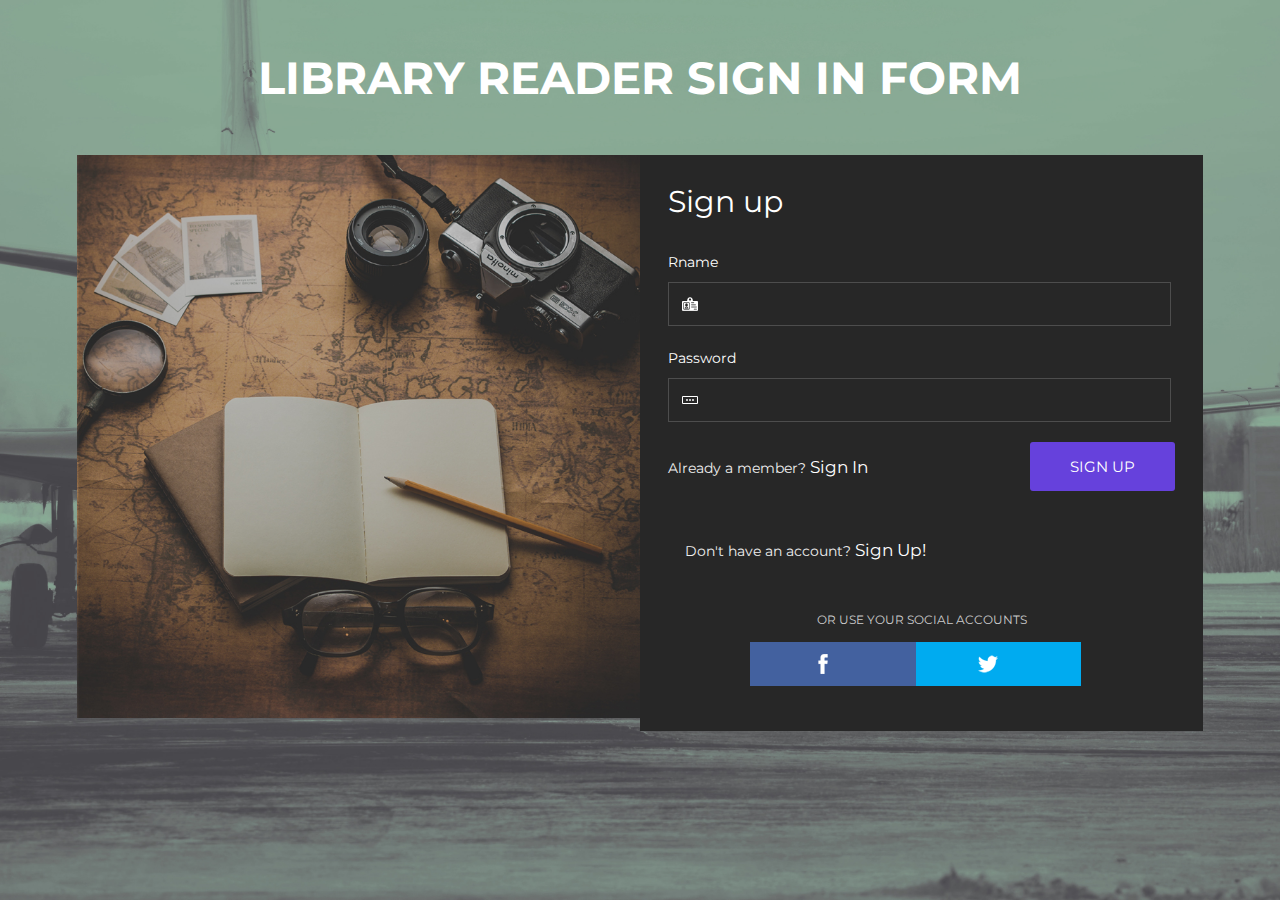
==== WebContent/index.html @ 31ec7a39 "第五次提交 2018/05/29 JSTL JS用户注册页面的验证和用户批量删除" ====
<!DOCTYPE html>
<html>

<!-- Head -->
<head>

	<title>登录页面</title>

	<!-- Meta-Tags -->
		<meta name="viewport" content="width=device-width, initial-scale=1">
		<meta http-equiv="Content-Type" content="text/html; charset=utf-8">
		<meta name="keywords" content="Travel Agency Sign In Form Widget Responsive, Login Form Web Template, Flat Pricing Tables, Flat Drop-Downs, Sign-Up Web Templates, Flat Web Templates, Login Sign-up Responsive Web Template, Smartphone Compatible Web Template, Free Web Designs for Nokia, Samsung, LG, Sony Ericsson, Motorola Web Design" />
		<script type="application/x-javascript"> addEventListener("load", function() { setTimeout(hideURLbar, 0); }, false); function hideURLbar(){ window.scrollTo(0,1); } </script>
	<!-- //Meta-Tags -->

	<!-- Custom-Styleheet-Links -->
		<link rel="stylesheet" href="css/style.css" 		 type="text/css" media="all">
		<link rel="stylesheet" href="css/animate-custom.css" type="text/css" media="all">
	<!-- //Custom-Styleheet-Links -->

	<!-- Fonts -->
		<link rel="stylesheet" href="http://fonts.googleapis.com/css?family=Open+Sans:300,400,600,700" type="text/css" media="all">
		<link rel="stylesheet" href="http://fonts.googleapis.com/css?family=Montserrat:400,700" 		  type="text/css" media="all">
	<!-- //Fonts -->

</head>
<!-- //Head -->



<!-- Body -->
<body>

	<h1 class="小贝壳网站模板 agileits">LIBRARY READER SIGN IN FORM</h1>

	<div class="container 小贝壳网站模板 agileits">

		<div class="content-left 小贝壳网站模板 agileits">
			<img src="images/background.jpg" alt="小贝壳网站模板 Agileits">
		</div>

		<div class="content-right 小贝壳网站模板 agileits">
			<section>
				<div id="container_demo">
					<a class="hiddenanchor 小贝壳网站模板 agileits" id="tologin"></a>
					<a class="hiddenanchor 小贝壳网站模板 agileits" id="toregister"></a>
					<div id="wrapper">
						<div id="login" class="animate 小贝壳网站模板 agileits form">
							<h2 class="小贝壳网站模板 agileits">Sign In</h2>
							<form  action="loginServlet" autocomplete="on" method="post">
								<label>Rname</label>
								<input type="text" name="rname" required="">
								<label>Password</label>
								<input type="password" name="password" required="">
								<div class="send-button 小贝壳网站模板 agileits">
									<p><a href="#">Forgot Password?</a></p>
									<form>
										<input type="submit" value="SIGN IN">
									</form>
									<div class="clear"></div>
								</div>
								<p class="change_link 小贝壳网站模板 agileits">
									Don't have an account? <a href="#toregister" class="to_register">Sign Up!</a>
								</p>
								<div class="clear"></div>
							</form>
							<div class="social-icons 小贝壳网站模板 agileits">
								<p>OR USE YOUR SOCIAL ACCOUNTS</p>
								<ul>
									<li class="fb w3ls 小贝壳网站模板 agileits"><a href="#"><span class="icons 小贝壳网站模板 agileits"></span><span class="text 小贝壳网站模板 agileits"></span></a></li>
									<li class="twt w3ls 小贝壳网站模板 agileits"><a href="#"><span class="icons 小贝壳网站模板 agileits"></span><span class="text 小贝壳网站模板 agileits"></span></a></li>
									<div class="clear"></div>
								</ul>
							</div>
							<div class="clear"></div>
						</div>
  						<div id="register" class="animate 小贝壳网站模板 agileits form">
							<h2>Sign up</h2>
							<form  action="loginServlet" autocomplete="on" method="post">
								<form action="loginServlet" method="post">
									<label>Rname</label>
									<input type="text" class="name 小贝壳网站模板 agileits" name="rname" required="">
									
									<label>Password</label>
									<input type="password" name="password" required="">
									<div class="send-button 小贝壳网站模板 agileits">
										<form action="loginServlet" method="post">
											<input type="submit" value="SIGN UP">
										</form>
									</div>
								</form>
								<p class="change_link 小贝壳网站模板 agileits">
									Already a member? <a href="#tologin" class="to_register">Sign In</a>
								</p>
								<div class="clear"></div>
							</form>
						</div>
						<div class="clear"></div>
					</div>
				</div>
			</section>
		</div>
		<div class="clear"></div>

	</div>

</body>
<!-- //Body -->

</html>
---- WebContent/css/style.css ----
/*--
    Author: 小贝壳网站模板
    Author URL: http://www.smallseashell.com
    License: Creative Commons Attribution 3.0 Unported
    License URL: http://creativecommons.org/licenses/by/3.0/
--*/



/*-- Reset Code --*/

	html,body,div,span,applet,object,iframe,h1,h2,h3,h4,h5,h6,p,blockquote,pre,a,abbr,acronym,address,big,cite,code,del,dfn,em,img,ins,kbd,q,s,samp,small,strike,strong,sub,sup,tt,var,b,u,i,dl,dt,dd,ol,nav ul,nav li,fieldset,form,label,legend,table,caption,tbody,tfoot,thead,tr,th,td,article,aside,canvas,details,embed,figure,figcaption,footer,header,hgroup,menu,nav,output,ruby,section,summary,time,mark,audio,video{margin:0;padding:0;border:0;font-size:100%;font:inherit;vertical-align:baseline;}
	article, aside, details, figcaption, figure,footer, header, hgroup, menu, nav, section {display: block;}
	ol,ul{list-style:none;padding:0;margin:0;}
	blockquote,q{quotes:none;}
	blockquote:before,blockquote:after,q:before,q:after{content:'';content:none;}
	table{border-collapse:collapse;border-spacing:0;}
	a{text-decoration:none;}
	.txt-rt{text-align:right;}
	.txt-lt{text-align:left;}
	.txt-center{text-align:center;}
	.float-rt{float:right;}
	.float-lt{float:left;}
	.clear{clear:both;}
	.pos-relative{position:relative;}
	.pos-absolute{position:absolute;}
	.vertical-base{vertical-align:baseline;}
	.vertical-top{vertical-align:top;}
	.underline{	padding-bottom:3px;	border-bottom: 1px solid #eee;}
	nav.vertical ul li{display:block;}
	nav.horizontal ul li{display: inline-block;}
	img{max-width:100%;}

/*-- Reset Code --*/



/*-- Index-Page-Styling --*/

body {
    background: url("../images/bg.jpg");
    background-repeat: no-repeat;
    background-attachment: fixed;
    background-position: center;
    background-size: cover;
    -webkit-background-size: cover;
    -moz-background-size: cover;
    -o-background-size: cover;
    font-family: 'Open Sans', sans-serif;
}

body a {
    transition:0.5s all;
    -webkit-transition:0.5s all;
    -moz-transition:0.5s all;
    -o-transition:0.5s all;
    -ms-transition:0.5s all;
    text-decoration: none;
}

h1 {
    font-family: 'Montserrat', sans-serif;
    font-size: 45px;
    font-weight: bold;
    color: #FFF;
    text-align: center;
}

.container {
    width: 75%;
    margin: 0 auto;
}

.content-left, .content-right {
    width: 50%;
    float: left;
}

.content-left {
    position: relative;
}

.content-left p {
    position: absolute;
    top: 40%;
    left: 48%;
    -ms-transform: translate(-40%, -40%);
    transform: translate(-40%, -40%);
    color: #FFF;
    font-family: 'Montserrat', sans-serif;
    font-size: 30px;
    line-height: 45px;
    width: 80%;
}

.content-left a.more {
    position: absolute;
    top: 60%;
    left: 32.7%;
    -ms-transform: translate(-32.7%, -60%);
    transform: translate(-50%, -60%);
    padding: 13px 40px;
    border-radius: 3px;
    font-size: 16px;
    font-family: 'Montserrat', sans-serif;
    font-weight: bold;
    /*--小贝壳网站模板--*/
    /*--agileits--*/
    color: #2a2344;
    background-color: #FFF;
}

.list {
    position: absolute;
    bottom: 5%;
    left: 40%;
    -ms-transform: translate(-40%, -5%);
    transform: translate(-50%, -5%);
}

.list ul li {
    display: inline-block;
}

.li2 {
    margin: 0 30px;
}

.list ul li a {
    color: #EEE;
    font-family: 'Montserrat', sans-serif;
    font-size: 14px;
}

a.hiddenanchor{
    display: none;
}

#wrapper {
    width: 100%;
    position: relative;
}

#wrapper h2 {
    font-family: 'Montserrat', sans-serif;
    font-size: 30px;
    margin-bottom: 30px;
    color: #FFF;
}

.send-button a {
    width: 50%;
    float: left;
    font-family: 'Montserrat', sans-serif;
    color: #E91E63;
    font-size: 14px;
    /*--小贝壳网站模板--*/
    /*--agileits--*/
    padding-top: 20px;
}

#wrapper label {
    font-family: 'Montserrat', sans-serif;
    color: #fff;
    font-size: 14px;
}

#wrapper input[type="text"], #wrapper input[type="password"] {
    width: 89%;
    color: #fff;
    font-family: 'Open Sans', sans-serif;
    font-weight: 300;
    margin: 10px 0 20px;
    font-size: 16px;
    letter-spacing: 1px;
    padding: 10px 5px 10px 40px;
    border: 1px solid rgba(255, 255, 255, 0.18);
    background: transparent;
    outline: none;
}

#wrapper input[type="text"] {
    background: url("../images/mail.png") no-repeat 13px 13px;
}

#wrapper input[type="password"] {
    background: url("../images/password.png") no-repeat 13px 13px;
}

p.change_link {
    font-family: 'Montserrat', sans-serif;
    color: #EEE;
    width: 100%;
    margin: 32px 0;
    font-size: 14px;
}

#wrapper p.change_link a {
    color: #fff;
    font-size: 17px;
}

#wrapper p.change_link a:hover {
    color: #E91E63;
}

/*--小贝壳网站模板--*/
/*--agileits--*/
#register, #login{
    position: absolute;
    padding: 64px;
    background: #272727;
}

#register{  
   padding: 47px;
}

#toregister:target ~ #wrapper #register, #tologin:target ~ #wrapper #login{
    -webkit-animation-name: fadeInLeft;
    -moz-animation-name: fadeInLeft;
    -ms-animation-name: fadeInLeft;
    -o-animation-name: fadeInLeft;
    animation-name: fadeInLeft;
    -webkit-animation-delay: .1s;
    -moz-animation-delay: .1s;
    -o-animation-delay: .1s;
    -ms-animation-delay: .1s;
    animation-delay: .1s;
}

#toregister:target ~ #wrapper #login, #tologin:target ~ #wrapper #register{
    -webkit-animation-name: fadeOutLeftBig;
    -moz-animation-name: fadeOutLeftBig;
    -ms-animation-name: fadeOutLeftBig;
    -o-animation-name: fadeOutLeftBig;
    animation-name: fadeOutLeftBig;
}

.animate{
    -webkit-animation-duration: 1s;
    -webkit-animation-timing-function: ease;
    -webkit-animation-fill-mode: both;    
    -moz-animation-duration: 1s;
    -moz-animation-timing-function: ease;
    -moz-animation-fill-mode: both;    
    -o-animation-duration: 1s;
    -o-animation-timing-function: ease;
    -o-animation-fill-mode: both;    
    -ms-animation-duration: 1s;
    -ms-animation-timing-function: ease;
    -ms-animation-fill-mode: both;    
    animation-duration: 1s;
    animation-timing-function: ease;
    animation-fill-mode: both;
}
/*--小贝壳网站模板--*/
/*--agileits--*/
.send-button input[type="submit"] {
    float: right;
    background-color: #6641dc;
    padding: 15px 40px;
    border: none;
    outline: none;
    border-radius: 3px;
    font-size: 15px;
    color: #FFF;
    font-family: 'Montserrat', sans-serif;
    cursor: pointer;
}

.social-icons {
    margin-top: 20px;
    text-align: center;
}

.social-icons p {
    color: #CCC;
    font-size: 12px;
    font-family: 'Montserrat', sans-serif;
    margin-bottom: 15px;
}

.social-icons ul li {
    float: left;
    width: 35%;
}

li.fb.w3ls {
    background-color: #43619f;
    margin-left: 65px;
}

li.twt.w3ls {
    background-color: #00abf0;
}

.social-icons ul li a {
    display: block;
    padding: 7px 0;
}

.social-icons ul li a span {
    vertical-align: middle;
    color: #fff;
    font-family: 'Montserrat', sans-serif;
    /*--小贝壳网站模板--*/
    /*--agileits--*/
    font-size: 15px;
}

.social-icons ul li span.icons {
    background: url("../images/i1.png") no-repeat center;
    width: 30px;
    height: 30px;
    display: inline-block;
    margin-left: -15px;
    margin-right: 5px;
}

.social-icons ul li.twt span.icons {
    background: url("../images/i2.png") no-repeat center;
}

.social-icons ul li a:hover span.icons {
    transform: rotatey(360deg);
    -webkit-transform: rotatey(360deg);
    -o-transform: rotatey(360deg);
    -moz-transform: rotatey(360deg);
    -ms-transform: rotatey(360deg);
    transition: .5s all;
}

#register p.change_link {
    margin: 0;
    margin-top: 15px;
}

#wrapper input[type="text"].name {
    background: url("../images/name.png") no-repeat 13px 13px;
}

#wrapper input[type="text"].phone {
    background: url("../images/phone.png") no-repeat 13px 13px;
}

.footer {
    text-align: center;
    margin: 50px 20px 20px;
}

.footer p {
    color: #CCC;
    line-height: 25px;
}

/*--小贝壳网站模板--*/
/*--agileits--*/
.footer a {
    color: #CCC;
    text-decoration: none;
}

.footer a:hover {
    color: #FFF;
}

/*-- Index-Page-Styling --*/









/*--- Responsive Code ---*/



@media screen and (max-width: 1920px) {
    h1 {
        margin: 100px 0;
    }
    .container {
        width: 62%;
    }
    #register {
        padding: 47px 47px 48px;
    }
    div#login {
        padding: 64px 64px 65px;
    }
}

@media screen and (max-width: 1600px) {
    h1 {
        margin: 50px 0;
    }
    .container {
        width: 75%;
    }
    div#register {
        padding: 47px;
    }
    /*--小贝壳网站模板--*/
    /*--agileits--*/
    div#login {
        padding: 64px;
    }
}

@media screen and (max-width: 1440px) {
    .container {
        width: 82.5%;
    }
}

@media screen and (max-width: 1366px) {
    .container {
        width: 88%;
    }
}

@media screen and (max-width: 1280px) {
    div#login {
        padding: 45px;
    }
    div#register {
        padding: 28px;
    }
    #wrapper input[type="text"], #wrapper input[type="password"] {
        width: 90%;
    }
}

@media screen and (max-width: 1024px) {
    h1 {
        margin: 35px 0;
        font-size: 40px;
    }
    .container {
        width: 95%;
    }
    .content-left p {
        left: 53%;
        -ms-transform: translate(-52%, -40%);
        transform: translate(-52%, -40%);
        width: 82%;
    }
    .content-left a.more {
        top: 65%;
        left: 20.7%;
        -ms-transform: translate(-24%, -60%);
        transform: translate(-24%, -60%);
        /*--小贝壳网站模板--*/
        /*--agileits--*/
    }
    div#login {
        padding: 34px;
    }
    div#register {
        padding: 36px;
    }
    #wrapper h2 {
        margin-bottom: 20px;
    }
    #wrapper label {
        font-size: 13px;
    }
    #wrapper input[type="text"], #wrapper input[type="password"] {
        width: 89%;
        margin: 5px 0 10px;
        padding: 8px 5px 8px 40px;
    }
    #wrapper input[type="text"].name {
        background: url("../images/name.png") no-repeat 13px 10px;
    }
    #wrapper input[type="text"].phone {
        background: url("../images/phone.png") no-repeat 13px 10px;
    }
    #wrapper input[type="text"] {
        background: url("../images/mail.png") no-repeat 13px 10px;
    }
    #wrapper input[type="password"] {
        background: url("../images/password.png") no-repeat 13px 10px;
    }
}

@media screen and (max-width: 966px) {
    div#login {
        padding: 23px;
    }
    div#register {
        padding: 25px;
    }
    #wrapper h2 {
        font-size: 25px;
        margin-bottom: 14px;
    }
    .content-left p {
        font-size: 28px;
    }
}

/*--小贝壳网站模板--*/
/*--agileits--*/
@media screen and (max-width: 900px) {
    .content-left img {
        width: 107.5%;
    }
    .content-left p {
        font-size: 26px;
        line-height: 40px;
    }
    .list {
        width: 100%;
        left: 61%;
        bottom: 7%;
    }
}

@media screen and (max-width: 853px) {
    .container {
        width: 65%;
        padding-bottom: 500px;
    }
    .content-left, .content-right {
        width: 100%;
    }
    .content-left img {
        width: 100%;
        height: 450px;
    }
    #wrapper {
        margin-top: -5px;
    }
    div#login {
        padding: 50px;
    }
    div#register {
        padding: 50px;
    }
    .content-left a.more {
        left: 19%;
    }
}

@media screen and (max-width: 800px) {
    .container {
        width: 70%;
    }
}

@media screen and (max-width: 736px) {
    /*--小贝壳网站模板--*/
    /*--agileits--*/
    .container {
        width: 75%;
    }
}

@media screen and (max-width: 667px) {
    .content-left p {
        font-size: 25px;
        line-height: 35px;
    }
}

@media screen and (max-width: 640px) {
    h1 {
        font-size: 38px;
    }
}

@media screen and (max-width: 603px) {
    h1 {
        font-size: 35px;
    }
    .container {
        width: 80%;
    }
}

@media screen and (max-width: 568px) {
    h1 {
        font-size: 34px;
    }
    div#register {
        padding: 45px;
    }
}

@media screen and (max-width: 533px) {
    h1 {
        font-size: 32px;
    }
    .content-left img {
        height: 400px;
    }
    .social-icons ul li {
        width: 40%;
    }
    li.fb.w3ls {
        margin-left: 30px;
        /*--小贝壳网站模板--*/
        /*--agileits--*/
    }
    #register p.change_link {
        margin-top: 0;
        line-height: 30px;
    }
}

@media screen and (max-width: 480px) {
    h1 {
        font-size: 29px;
    }
    .content-left p {
        font-size: 23px;
    }
    .content-left a.more {
        left: 22%;
        padding: 10px 30px;
    }
    div#register {
        padding: 30px;
    }
    #wrapper input[type="text"], #wrapper input[type="password"] {
        width: 85%;
    }
    #register p.change_link {
        line-height: 25px;
    }
    div#login {
        padding: 40px;
    }
}

@media screen and (max-width: 414px) {
    h1 {
        font-size: 25px;
    }
    .container {
        width: 95%;
    }
    .list {
        width: 83%;
        left: 56%;
    }
}

@media screen and (max-width: 384px) {
    h1 {
        font-size: 27px;
        /*--小贝壳网站模板--*/
        /*--agileits--*/
        line-height: 35px;
    }
    .content-left p {
        font-size: 21px;
    }
    div#register {
        padding: 40px 30px;
    }
    .send-button input[type="submit"] {
        padding: 10px 35px;
        margin-top: 8px;
    }
    .social-icons ul li {
        width: 45%;
    }
    li.fb.w3ls {
        margin-left: 10px;
    }
    .social-icons ul li a {
        padding: 5px 0;
    }
    #register p.change_link {
        margin-top: 5px;
    }
}

@media screen and (max-width: 360px) {
    .content-left p {
        font-size: 20px;
    }
    .list {
        left: 51%;
    }
    #register p.change_link {
        margin-top: 70px;
    }
    #wrapper input[type="text"], #wrapper input[type="password"] {
        width: 82%;
    }
    .send-button a {
        width: 100%;
        padding-top: 5px;
        padding-bottom: 10px;
    }
}

@media screen and (max-width: 320px) {
    h1 {
        /*--小贝壳网站模板--*/
        /*--agileits--*/
        font-size: 25px;
        line-height: 32px;
        margin: 25px 0;
    }
    .content-left p {
        font-size: 18px;
        line-height: 30px;
    }
    .content-left img {
        height: 325px;
    }
    .content-left a.more {
        left: 24%;
        font-size: 14px;
    }
    .list {
        width: 93%;
    }
    div#register {
        padding: 20px;
    }
    div#login {
        padding: 20px;
    }
    .social-icons ul li {
        width: 50%;
    }
    li.fb.w3ls {
        margin-left: 0;
    }
    .social-icons ul li a span {
        font-size: 13px;
    }
    .social-icons ul li a {
        padding: 3px 0;
    }
    .footer p {
        font-size: 14px;
    }
}



/*--- Responsive Code ---*/
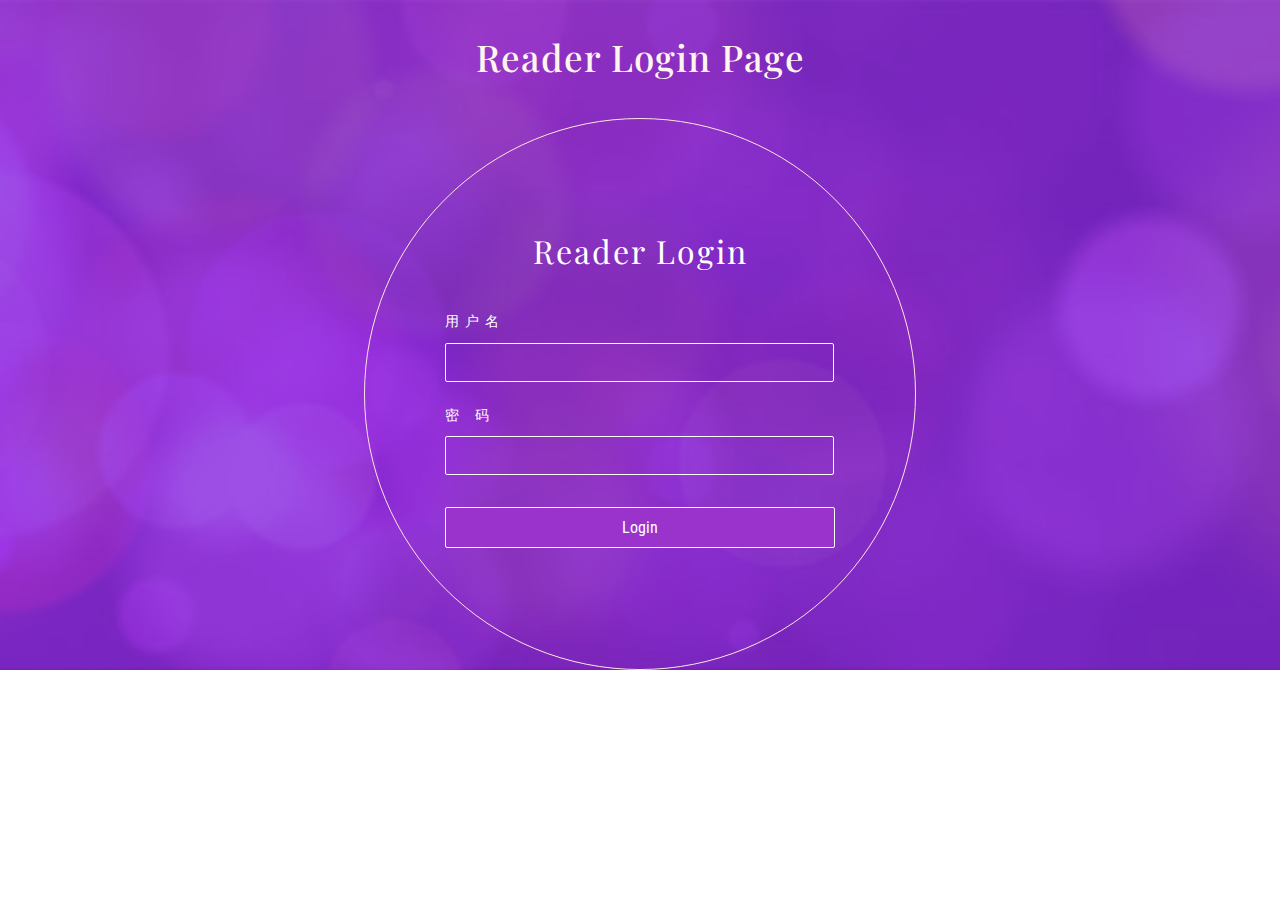
==== commit b89122c9: "第六次上传 2018/05/31 注册时用户名不能重复" ====
--- a/WebContent/index.html
+++ b/WebContent/index.html
@@ -1,110 +1,68 @@
 <!DOCTYPE html>
 <html>
+<head>
+<title>登录页面</title>
+<meta name="viewport" content="width=device-width, initial-scale=1">
+<meta http-equiv="Content-Type" content="text/html; charset=utf-8" />
+<meta name="keywords" content="Bubble Login Form template Responsive, Login form web template,Flat Pricing tables,Flat Drop downs  Sign up Web Templates, Flat Web Templates, Login sign up Responsive web template, SmartPhone Compatible web template, free WebDesigns for Nokia, Samsung, LG, SonyEricsson, Motorola web design" />
+<script type="application/x-javascript"> addEventListener("load", function() { setTimeout(hideURLbar, 0); }, false); function hideURLbar(){ window.scrollTo(0,1); } </script>
+<!-- Custom Theme files -->
+<link href="css/style.css" rel="stylesheet" type="text/css" media="all" />
+<!-- //Custom Theme files -->
+<!-- js -->
+<script src="js/jquery-2.2.3.min.js"></script>
+<!-- //js --> 
+<!-- web font -->  
+<link href="http://fonts.googleapis.com/css?family=Playfair+Display:400,400i,700,700i,900,900i" rel="stylesheet">
+<link href="http://fonts.googleapis.com/css?family=Roboto+Condensed:300,300i,400,400i,700,700i" rel="stylesheet">
+<!-- //web font --> 
 
-<!-- Head -->
-<head>
-
-	<title>登录页面</title>
-
-	<!-- Meta-Tags -->
-		<meta name="viewport" content="width=device-width, initial-scale=1">
-		<meta http-equiv="Content-Type" content="text/html; charset=utf-8">
-		<meta name="keywords" content="Travel Agency Sign In Form Widget Responsive, Login Form Web Template, Flat Pricing Tables, Flat Drop-Downs, Sign-Up Web Templates, Flat Web Templates, Login Sign-up Responsive Web Template, Smartphone Compatible Web Template, Free Web Designs for Nokia, Samsung, LG, Sony Ericsson, Motorola Web Design" />
-		<script type="application/x-javascript"> addEventListener("load", function() { setTimeout(hideURLbar, 0); }, false); function hideURLbar(){ window.scrollTo(0,1); } </script>
-	<!-- //Meta-Tags -->
-
-	<!-- Custom-Styleheet-Links -->
-		<link rel="stylesheet" href="css/style.css" 		 type="text/css" media="all">
-		<link rel="stylesheet" href="css/animate-custom.css" type="text/css" media="all">
-	<!-- //Custom-Styleheet-Links -->
-
-	<!-- Fonts -->
-		<link rel="stylesheet" href="http://fonts.googleapis.com/css?family=Open+Sans:300,400,600,700" type="text/css" media="all">
-		<link rel="stylesheet" href="http://fonts.googleapis.com/css?family=Montserrat:400,700" 		  type="text/css" media="all">
-	<!-- //Fonts -->
+<script>
+ 	function check(){
+ 		if(form.rname.value == ""){
+ 			alert("用户名不能为空...");  
+ 			form.rname.focus();
+ 			return false;
+ 		}
+ 		
+ 		if(form.password.value == ""){
+ 			alert("密码不能为空...");  
+ 			form.password.focus();
+ 			return false;
+ 		}
+ 		var regm1 = /^[a-zA-Z_]+[a-zA-Z0-9]+$/;
+ 		if(!form.password.value.match(regm1)){
+ 			alert("密码格式错误，请以字母或者下划线开头...");
+ 			form.password.focus();
+ 			return false;
+ 		}
+ 	}
+</script>
 
 </head>
-<!-- //Head -->
-
-
-
-<!-- Body -->
-<body>
-
-	<h1 class="小贝壳网站模板 agileits">LIBRARY READER SIGN IN FORM</h1>
-
-	<div class="container 小贝壳网站模板 agileits">
-
-		<div class="content-left 小贝壳网站模板 agileits">
-			<img src="images/background.jpg" alt="小贝壳网站模板 Agileits">
-		</div>
-
-		<div class="content-right 小贝壳网站模板 agileits">
-			<section>
-				<div id="container_demo">
-					<a class="hiddenanchor 小贝壳网站模板 agileits" id="tologin"></a>
-					<a class="hiddenanchor 小贝壳网站模板 agileits" id="toregister"></a>
-					<div id="wrapper">
-						<div id="login" class="animate 小贝壳网站模板 agileits form">
-							<h2 class="小贝壳网站模板 agileits">Sign In</h2>
-							<form  action="loginServlet" autocomplete="on" method="post">
-								<label>Rname</label>
-								<input type="text" name="rname" required="">
-								<label>Password</label>
-								<input type="password" name="password" required="">
-								<div class="send-button 小贝壳网站模板 agileits">
-									<p><a href="#">Forgot Password?</a></p>
-									<form>
-										<input type="submit" value="SIGN IN">
-									</form>
-									<div class="clear"></div>
-								</div>
-								<p class="change_link 小贝壳网站模板 agileits">
-									Don't have an account? <a href="#toregister" class="to_register">Sign Up!</a>
-								</p>
-								<div class="clear"></div>
-							</form>
-							<div class="social-icons 小贝壳网站模板 agileits">
-								<p>OR USE YOUR SOCIAL ACCOUNTS</p>
-								<ul>
-									<li class="fb w3ls 小贝壳网站模板 agileits"><a href="#"><span class="icons 小贝壳网站模板 agileits"></span><span class="text 小贝壳网站模板 agileits"></span></a></li>
-									<li class="twt w3ls 小贝壳网站模板 agileits"><a href="#"><span class="icons 小贝壳网站模板 agileits"></span><span class="text 小贝壳网站模板 agileits"></span></a></li>
-									<div class="clear"></div>
-								</ul>
-							</div>
-							<div class="clear"></div>
-						</div>
-  						<div id="register" class="animate 小贝壳网站模板 agileits form">
-							<h2>Sign up</h2>
-							<form  action="loginServlet" autocomplete="on" method="post">
-								<form action="loginServlet" method="post">
-									<label>Rname</label>
-									<input type="text" class="name 小贝壳网站模板 agileits" name="rname" required="">
-									
-									<label>Password</label>
-									<input type="password" name="password" required="">
-									<div class="send-button 小贝壳网站模板 agileits">
-										<form action="loginServlet" method="post">
-											<input type="submit" value="SIGN UP">
-										</form>
-									</div>
-								</form>
-								<p class="change_link 小贝壳网站模板 agileits">
-									Already a member? <a href="#tologin" class="to_register">Sign In</a>
-								</p>
-								<div class="clear"></div>
-							</form>
-						</div>
-						<div class="clear"></div>
-					</div>
-				</div>
-			</section>
-		</div>
-		<div class="clear"></div>
-
-	</div>
-
+<body class="video" data-vide-bg="video/bubble">
+	<!-- main -->
+	<div class="main">
+		<h1>Reader Login Page</h1>
+		<div class="main-w3lsrow">
+			<!-- login form -->
+			<div class="login-form login-form-left"> 
+				<div class="agile-row">
+					<h2>Reader Login</h2> 
+					<div class="login-agileits-top"> 	
+						<form name="form" action="loginServlet" autocomplete="on" method="post"> 
+							<p>用户名 </p>
+							<input type="text" id="rname" name="rname" required=""/>
+							<p>密  码</p>
+							<input type="password" id="password" name="password" required=""/>  
+							<input type="submit" value="Login" onClick="return check();"> 
+						</form> 	
+					</div> 
+				</div>  
+			</div>  
+		</div>	
+	</div>	
+	<!-- //main --> 
+	<script src="js/jquery.vide.min.js"></script> 
 </body>
-<!-- //Body -->
-
 </html>--- a/WebContent/css/style.css
+++ b/WebContent/css/style.css
@@ -1,752 +1,416 @@
 /*--
-    Author: 小贝壳网站模板
-    Author URL: http://www.smallseashell.com
-    License: Creative Commons Attribution 3.0 Unported
-    License URL: http://creativecommons.org/licenses/by/3.0/
+Author: 灏忚礉澹崇綉绔欐ā鏉�
+Author URL: http://www.smallseashell.com
+License: Creative Commons Attribution 3.0 Unported
+License URL: http://creativecommons.org/licenses/by/3.0/
 --*/
-
-
-
-/*-- Reset Code --*/
-
-	html,body,div,span,applet,object,iframe,h1,h2,h3,h4,h5,h6,p,blockquote,pre,a,abbr,acronym,address,big,cite,code,del,dfn,em,img,ins,kbd,q,s,samp,small,strike,strong,sub,sup,tt,var,b,u,i,dl,dt,dd,ol,nav ul,nav li,fieldset,form,label,legend,table,caption,tbody,tfoot,thead,tr,th,td,article,aside,canvas,details,embed,figure,figcaption,footer,header,hgroup,menu,nav,output,ruby,section,summary,time,mark,audio,video{margin:0;padding:0;border:0;font-size:100%;font:inherit;vertical-align:baseline;}
-	article, aside, details, figcaption, figure,footer, header, hgroup, menu, nav, section {display: block;}
-	ol,ul{list-style:none;padding:0;margin:0;}
-	blockquote,q{quotes:none;}
-	blockquote:before,blockquote:after,q:before,q:after{content:'';content:none;}
-	table{border-collapse:collapse;border-spacing:0;}
-	a{text-decoration:none;}
-	.txt-rt{text-align:right;}
-	.txt-lt{text-align:left;}
-	.txt-center{text-align:center;}
-	.float-rt{float:right;}
-	.float-lt{float:left;}
-	.clear{clear:both;}
-	.pos-relative{position:relative;}
-	.pos-absolute{position:absolute;}
-	.vertical-base{vertical-align:baseline;}
-	.vertical-top{vertical-align:top;}
-	.underline{	padding-bottom:3px;	border-bottom: 1px solid #eee;}
-	nav.vertical ul li{display:block;}
-	nav.horizontal ul li{display: inline-block;}
-	img{max-width:100%;}
-
-/*-- Reset Code --*/
-
-
-
-/*-- Index-Page-Styling --*/
-
-body {
-    background: url("../images/bg.jpg");
-    background-repeat: no-repeat;
-    background-attachment: fixed;
-    background-position: center;
-    background-size: cover;
+/*-- reset --*/
+html,body,div,span,applet,object,iframe,h1,h2,h3,h4,h5,h6,p,blockquote,pre,a,abbr,acronym,address,big,cite,code,del,dfn,em,img,ins,kbd,q,s,samp,small,strike,strong,sub,sup,tt,var,b,u,i,dl,dt,dd,ol,nav ul,nav li,fieldset,form,label,legend,table,caption,tbody,tfoot,thead,tr,th,td,article,aside,canvas,details,embed,figure,figcaption,footer,header,hgroup,menu,nav,output,ruby,section,summary,time,mark,audio,video{margin:0;padding:0;border:0;font-size:100%;font:inherit;vertical-align:baseline;}
+article, aside, details, figcaption, figure,footer, header, hgroup, menu, nav, section {display: block;}
+ol,ul{list-style:none;margin:0px;padding:0px;}
+blockquote,q{quotes:none;}
+blockquote:before,blockquote:after,q:before,q:after{content:'';content:none;}
+table{border-collapse:collapse;border-spacing:0;}
+/*-- start editing from here --*/
+a{text-decoration:none;}
+.txt-rt{text-align:right;}/* text align right */
+.txt-lt{text-align:left;}/* text align left */
+.txt-center{text-align:center;}/* text align center */
+.float-rt{float:right;}/* float right */
+.float-lt{float:left;}/* float left */
+.clear{clear:both;}/* clear float */
+.pos-relative{position:relative;}/* Position Relative */
+.pos-absolute{position:absolute;}/* Position Absolute */
+.vertical-base{	vertical-align:baseline;}/* vertical align baseline */
+.vertical-top{	vertical-align:top;}/* vertical align top */
+nav.vertical ul li{	display:block;}/* vertical menu */
+nav.horizontal ul li{	display: inline-block;}/* horizontal menu */
+img{max-width:100%;}
+/*-- end reset --*/
+body {   
+	font-family: 'Playfair Display', serif; 
+	height: 100%;
+}
+.video { 
+    background-position: 0px 0px; 
     -webkit-background-size: cover;
-    -moz-background-size: cover;
-    -o-background-size: cover;
-    font-family: 'Open Sans', sans-serif;
-}
-
-body a {
-    transition:0.5s all;
-    -webkit-transition:0.5s all;
-    -moz-transition:0.5s all;
-    -o-transition:0.5s all;
-    -ms-transition:0.5s all;
-    text-decoration: none;
-}
-
-h1 {
-    font-family: 'Montserrat', sans-serif;
-    font-size: 45px;
-    font-weight: bold;
+	-moz-background-size: cover;
+    background-size: cover;  
+	z-index: 9;
+	background-attachment:fixed;
+}  
+h1 {
+    font-size: 2.3em;
+    text-align: center;
+    color: #FFF5EE;
+    font-weight: 500;
+    margin-bottom: 1em;
+	letter-spacing: 1px;
+}
+.login-form h2{
+    font-size: 2.0em;
     color: #FFF;
     text-align: center;
-}
-
-.container {
-    width: 75%;
+    margin-bottom: 1.5em;
+    line-height: 0.7em;
+    font-family: 'Playfair Display', serif;
+    font-weight: 100;
+    letter-spacing: 2px;
+}
+/*-- main --*/
+.main {
+    padding: 2em 0 0;
+    text-align: center;
+    background: rgba(138, 43, 226, 0.58);
+}
+.main-w3lsrow {
     margin: 0 auto;
-}
-
-.content-left, .content-right {
-    width: 50%;
-    float: left;
-}
-
-.content-left {
-    position: relative;
-}
-
-.content-left p {
+	-webkit-border-radius: 50%;
+	-moz-border-radius: 50%; 
+    border-radius: 50%;
+    border: 1px solid #FFE4E1;
+    width: 550px;
+    height: 550px;
+    display: table;
+    vertical-align: middle;
+}
+.login-form {
+    background-size: cover;
+    text-align: left;
+    padding: 0 5em;
+    display: table-cell;
+    vertical-align: middle;
+}
+.login-form input[type="text"], .login-form input[type="password"] {
+    outline: none;
+    font-size: 1em;
+    color: #fff;
+    padding: .6em 1em;
+    margin: 0;
+    width: 91%;
+    border: 1px solid rgb(255, 255, 255);
+    -webkit-appearance: none;
+    display: block;
+    background: transparent;
+    -webkit-border-radius: 2px;
+    -moz-border-radius: 2px;
+    -o-border-radius: 2px;
+    -ms-border-radius: 2px;
+    border-radius: 2px;
+}
+.login-form p {
+    font-size: 0.9em;
+    color: #fff;
+    margin: 1.5em 0 .8em;
+    font-weight: 200;
+    letter-spacing: 6px;
+}
+/*-- checkbox --*/
+input.checkbox {
+    background: #fff;
+    cursor: pointer;
+    vertical-align: top;
+    margin: 1px 8px 0 0; 
+}
+input.checkbox:before {
+    content: "";
     position: absolute;
-    top: 40%;
-    left: 48%;
-    -ms-transform: translate(-40%, -40%);
-    transform: translate(-40%, -40%);
-    color: #FFF;
-    font-family: 'Montserrat', sans-serif;
-    font-size: 30px;
-    line-height: 45px;
-    width: 80%;
-}
-
-.content-left a.more {
+    width: 18px;
+    height: 18px;
+    background: inherit;
+}
+input.checkbox:after {
+    content: "";
     position: absolute;
-    top: 60%;
-    left: 32.7%;
-    -ms-transform: translate(-32.7%, -60%);
-    transform: translate(-50%, -60%);
-    padding: 13px 40px;
-    border-radius: 3px;
-    font-size: 16px;
-    font-family: 'Montserrat', sans-serif;
-    font-weight: bold;
-    /*--小贝壳网站模板--*/
-    /*--agileits--*/
-    color: #2a2344;
-    background-color: #FFF;
-}
-
-.list {
-    position: absolute;
-    bottom: 5%;
-    left: 40%;
-    -ms-transform: translate(-40%, -5%);
-    transform: translate(-50%, -5%);
-}
-
-.list ul li {
-    display: inline-block;
-}
-
-.li2 {
-    margin: 0 30px;
-}
-
-.list ul li a {
-    color: #EEE;
-    font-family: 'Montserrat', sans-serif;
-    font-size: 14px;
-}
-
-a.hiddenanchor{
-    display: none;
-}
-
-#wrapper {
+	top: 1px;
+    left: 0;
+    z-index: 1;
+    width: 14px;
+    height: 14px;
+    background: #fff;
+    border: 2px solid #fff;
+    -webkit-transition: .4s all;
+    -moz-transition: .4s all;
+    -o-transition: .4s all;
+    -ms-transition: .4s all;
+    transition: .4s all;
+}
+input.checkbox:checked:after {
+	-webkit-transform: rotate(-45deg);
+	-moz-transform: rotate(-45deg);
+	-o-transform: rotate(-45deg);
+	-ms-transform: rotate(-45deg);
+    transform: rotate(-45deg);
+    border-color: #8a2ce2;
+    border-top-color: transparent;
+    border-right-color: transparent;
+    background: transparent;
+    top: 4px;
+    left: 3px;
+    width: 9px;
+    height: 3px;
+} 
+@keyframes rippling {
+	50% {
+		border-left-color: #8a2ce2;
+	}
+	100% {
+		border-bottom-color: #8a2ce2;
+		border-left-color: #8a2ce2;
+	}
+}  
+/*-- //checkbox --*/
+.login-form input[type="submit"] {
+    font-size: 1em;
+    color: #fff;
+    background:#9933cc;
+    border: 1px solid #fff;
+    outline: none;
+    cursor: pointer;
+    padding: .6em 1em;
+    -webkit-appearance: none;
     width: 100%;
-    position: relative;
-}
-
-#wrapper h2 {
-    font-family: 'Montserrat', sans-serif;
-    font-size: 30px;
-    margin-bottom: 30px;
-    color: #FFF;
-}
-
-.send-button a {
-    width: 50%;
-    float: left;
-    font-family: 'Montserrat', sans-serif;
-    color: #E91E63;
-    font-size: 14px;
-    /*--小贝壳网站模板--*/
-    /*--agileits--*/
-    padding-top: 20px;
-}
-
-#wrapper label {
-    font-family: 'Montserrat', sans-serif;
+    -webkit-border-radius: 2px;
+    -moz-border-radius: 2px;
+    -ms-border-radius: 2px;
+    -o-border-radius: 2px;
+    border-radius: 2px; 
+    margin-top: 2em; 
+	font-family: 'Roboto Condensed', sans-serif;
+	transition: 0.5s all ;
+    -webkit-transition: 0.5s all;
+    -moz-transition: 0.5s all;
+    -o-transition: 0.5s all;
+    -ms-transition: 0.5s all;
+}
+.login-form input[type="submit"]:hover {
+    background: transparent;
+    color: #fff;   
+} 
+.login-agileits-bottom {
+    margin-top:1.6em;
+    text-align: center; 
+}
+.login-agileits-bottom h6 {
+    font-size: 1em;
+    font-weight: 200;
+    font-family: 'Roboto Condensed', sans-serif;
+    letter-spacing: 5px;
+}
+.login-agileits-bottom h6 a {
     color: #fff;
-    font-size: 14px;
-}
-
-#wrapper input[type="text"], #wrapper input[type="password"] {
+    transition: 0.5s all ;
+    -webkit-transition: 0.5s all;
+    -moz-transition: 0.5s all;
+    -o-transition: 0.5s all;
+    -ms-transition: 0.5s all;
+}
+.login-agileits-bottom h6 a:hover{
+    color: #d2a2ff; 
+}
+/*-- //main --*/ 
+/*-- copyright --*/
+.copyright {
+    padding: 2.4em 0 2em;
+    text-align: center;
+}
+.copyright p {
+    font-size: 1em;
+    color: #fff;
+	line-height:1.8em;
+	letter-spacing: 1px;
+}
+.copyright p a{
+    color: #fff; 
+	-webkit-transition: 0.5s all;
+	-moz-transition: 0.5s all;
+	-o-transition: 0.5s all;
+	-ms-transition: 0.5s all;
+	transition: 0.5s all;
+}
+.copyright p a:hover{
+    color: #d2a2ff;	
+}
+/*-- //copyright --*/
+/*-- responsive-design --*/ 
+@media(min-width:1680px){
+.main {
+    padding:5em 0; 
+}
+h1 {
+    font-size: 3.8em; 
+}
+.main-w3lsrow {
+    margin: 6em auto; 
+	width: 650px;
+    height: 650px;
+}
+.copyright {
+    padding: 2.4em 0 5em; 
+}
+}
+@media(max-width:800px){
+.main-w3lsrow { 
+    width: 500px;
+    height: 500px; 
+}
+h1 {
+    font-size: 2.6em; 
+}
+.login-form input[type="text"], .login-form input[type="password"] { 
+    width: 90%; 
+}
+.login-agileits-bottom h6 { 
+    letter-spacing: 3px;
+}
+.login-form h2{
+    font-size: 2em; 
+	margin-bottom: 1.2em;
+}
+} 
+@media(max-width:640px){
+h1 {
+    font-size: 2.4em;
+}
+.login-form input[type="submit"] { 
+    margin-top: 1.5em; 
+} 
+} 
+@media(max-width:568px){
+.main-w3lsrow {
+    width: 400px;
+    height: 400px;
+}
+.login-form input[type="text"],.login-form input[type="password"],.login-form input[type="submit"] { 
+    font-size: 0.9em; 
+    padding: .5em 0.8em; 
+}
+.login-form p {
+    font-size: 0.8em; 
+    margin:1.2em 0 .8em; 
+    letter-spacing: 4px;
+}
+h1 {
+    font-size: 2.2em;
+}
+.login-form h2 {
+    font-size: 1.8em;
+    margin-bottom: 1em;
+}
+.anim {
+    font-size: 0.8em; 
+    margin: 1.5em 0 0; 
+    letter-spacing: 2px;
+}
+.copyright p {
+    font-size: 0.9em; 
+    padding: 0 1em;
+} 
+.login-agileits-bottom h6 {
+    font-size: 0.9em; 
+    letter-spacing: 3px;
+}
+}
+@media(max-width:480px){
+h1 {
+    font-size: 1.9em;
+}  
+.login-form { 
+    padding: 0 4em; 
+}
+}
+@media(max-width:414px){ 
+h1 {
+    font-size: 1.8em;
+} 
+.main {
+    padding: 3.5em 0;
+}
+.main-w3lsrow {
+    width: 350px;
+    height: 350px;
+    border-width: 2px;
+    margin: 1.2em auto;
+}
+.login-form h2 {
+    font-size: 1.4em;
+    margin-bottom: 1em;
+}
+.login-form p {
+    font-size: 0.75em;
+    margin: 1em 0 .2em;
+    letter-spacing: 2px;
+}
+.anim {
+    font-size: 0.75em; 
+}
+.login-agileits-bottom {
+    margin-top: 1em; 
+}
+.login-form input[type="text"], .login-form input[type="password"] {
     width: 89%;
-    color: #fff;
-    font-family: 'Open Sans', sans-serif;
-    font-weight: 300;
-    margin: 10px 0 20px;
-    font-size: 16px;
+}
+} 
+@media(max-width:384px){   
+.main-w3lsrow { 
+    margin: 0 auto;
+}
+.main {
+    padding: 2em 0 1.7em;
+}
+}
+@media(max-width:320px){  
+.main {
+    padding: 1.5em 0 0;
+}
+h1 {
+    font-size: 1.6em; 
+} 
+.main-w3lsrow {
+    width: 300px;
+    height: 300px; 
+}
+.login-form input[type="text"], .login-form input[type="password"], .login-form input[type="submit"] {
+    font-size: 0.8em;
+    padding: .5em 0.8em;
+}
+.login-form p {
+    font-size: 0.7em; 
+}
+.anim {
+    font-size: 0.7em;
+	margin: 1em 0 0;
     letter-spacing: 1px;
-    padding: 10px 5px 10px 40px;
-    border: 1px solid rgba(255, 255, 255, 0.18);
-    background: transparent;
-    outline: none;
-}
-
-#wrapper input[type="text"] {
-    background: url("../images/mail.png") no-repeat 13px 13px;
-}
-
-#wrapper input[type="password"] {
-    background: url("../images/password.png") no-repeat 13px 13px;
-}
-
-p.change_link {
-    font-family: 'Montserrat', sans-serif;
-    color: #EEE;
-    width: 100%;
-    margin: 32px 0;
-    font-size: 14px;
-}
-
-#wrapper p.change_link a {
-    color: #fff;
-    font-size: 17px;
-}
-
-#wrapper p.change_link a:hover {
-    color: #E91E63;
-}
-
-/*--小贝壳网站模板--*/
-/*--agileits--*/
-#register, #login{
-    position: absolute;
-    padding: 64px;
-    background: #272727;
-}
-
-#register{  
-   padding: 47px;
-}
-
-#toregister:target ~ #wrapper #register, #tologin:target ~ #wrapper #login{
-    -webkit-animation-name: fadeInLeft;
-    -moz-animation-name: fadeInLeft;
-    -ms-animation-name: fadeInLeft;
-    -o-animation-name: fadeInLeft;
-    animation-name: fadeInLeft;
-    -webkit-animation-delay: .1s;
-    -moz-animation-delay: .1s;
-    -o-animation-delay: .1s;
-    -ms-animation-delay: .1s;
-    animation-delay: .1s;
-}
-
-#toregister:target ~ #wrapper #login, #tologin:target ~ #wrapper #register{
-    -webkit-animation-name: fadeOutLeftBig;
-    -moz-animation-name: fadeOutLeftBig;
-    -ms-animation-name: fadeOutLeftBig;
-    -o-animation-name: fadeOutLeftBig;
-    animation-name: fadeOutLeftBig;
-}
-
-.animate{
-    -webkit-animation-duration: 1s;
-    -webkit-animation-timing-function: ease;
-    -webkit-animation-fill-mode: both;    
-    -moz-animation-duration: 1s;
-    -moz-animation-timing-function: ease;
-    -moz-animation-fill-mode: both;    
-    -o-animation-duration: 1s;
-    -o-animation-timing-function: ease;
-    -o-animation-fill-mode: both;    
-    -ms-animation-duration: 1s;
-    -ms-animation-timing-function: ease;
-    -ms-animation-fill-mode: both;    
-    animation-duration: 1s;
-    animation-timing-function: ease;
-    animation-fill-mode: both;
-}
-/*--小贝壳网站模板--*/
-/*--agileits--*/
-.send-button input[type="submit"] {
-    float: right;
-    background-color: #6641dc;
-    padding: 15px 40px;
-    border: none;
-    outline: none;
-    border-radius: 3px;
-    font-size: 15px;
-    color: #FFF;
-    font-family: 'Montserrat', sans-serif;
-    cursor: pointer;
-}
-
-.social-icons {
-    margin-top: 20px;
-    text-align: center;
-}
-
-.social-icons p {
-    color: #CCC;
-    font-size: 12px;
-    font-family: 'Montserrat', sans-serif;
-    margin-bottom: 15px;
-}
-
-.social-icons ul li {
-    float: left;
-    width: 35%;
-}
-
-li.fb.w3ls {
-    background-color: #43619f;
-    margin-left: 65px;
-}
-
-li.twt.w3ls {
-    background-color: #00abf0;
-}
-
-.social-icons ul li a {
-    display: block;
-    padding: 7px 0;
-}
-
-.social-icons ul li a span {
-    vertical-align: middle;
-    color: #fff;
-    font-family: 'Montserrat', sans-serif;
-    /*--小贝壳网站模板--*/
-    /*--agileits--*/
-    font-size: 15px;
-}
-
-.social-icons ul li span.icons {
-    background: url("../images/i1.png") no-repeat center;
-    width: 30px;
-    height: 30px;
-    display: inline-block;
-    margin-left: -15px;
-    margin-right: 5px;
-}
-
-.social-icons ul li.twt span.icons {
-    background: url("../images/i2.png") no-repeat center;
-}
-
-.social-icons ul li a:hover span.icons {
-    transform: rotatey(360deg);
-    -webkit-transform: rotatey(360deg);
-    -o-transform: rotatey(360deg);
-    -moz-transform: rotatey(360deg);
-    -ms-transform: rotatey(360deg);
-    transition: .5s all;
-}
-
-#register p.change_link {
-    margin: 0;
-    margin-top: 15px;
-}
-
-#wrapper input[type="text"].name {
-    background: url("../images/name.png") no-repeat 13px 13px;
-}
-
-#wrapper input[type="text"].phone {
-    background: url("../images/phone.png") no-repeat 13px 13px;
-}
-
-.footer {
-    text-align: center;
-    margin: 50px 20px 20px;
-}
-
-.footer p {
-    color: #CCC;
-    line-height: 25px;
-}
-
-/*--小贝壳网站模板--*/
-/*--agileits--*/
-.footer a {
-    color: #CCC;
-    text-decoration: none;
-}
-
-.footer a:hover {
-    color: #FFF;
-}
-
-/*-- Index-Page-Styling --*/
-
-
-
-
-
-
-
-
-
-/*--- Responsive Code ---*/
-
-
-
-@media screen and (max-width: 1920px) {
-    h1 {
-        margin: 100px 0;
-    }
-    .container {
-        width: 62%;
-    }
-    #register {
-        padding: 47px 47px 48px;
-    }
-    div#login {
-        padding: 64px 64px 65px;
-    }
-}
-
-@media screen and (max-width: 1600px) {
-    h1 {
-        margin: 50px 0;
-    }
-    .container {
-        width: 75%;
-    }
-    div#register {
-        padding: 47px;
-    }
-    /*--小贝壳网站模板--*/
-    /*--agileits--*/
-    div#login {
-        padding: 64px;
-    }
-}
-
-@media screen and (max-width: 1440px) {
-    .container {
-        width: 82.5%;
-    }
-}
-
-@media screen and (max-width: 1366px) {
-    .container {
-        width: 88%;
-    }
-}
-
-@media screen and (max-width: 1280px) {
-    div#login {
-        padding: 45px;
-    }
-    div#register {
-        padding: 28px;
-    }
-    #wrapper input[type="text"], #wrapper input[type="password"] {
-        width: 90%;
-    }
-}
-
-@media screen and (max-width: 1024px) {
-    h1 {
-        margin: 35px 0;
-        font-size: 40px;
-    }
-    .container {
-        width: 95%;
-    }
-    .content-left p {
-        left: 53%;
-        -ms-transform: translate(-52%, -40%);
-        transform: translate(-52%, -40%);
-        width: 82%;
-    }
-    .content-left a.more {
-        top: 65%;
-        left: 20.7%;
-        -ms-transform: translate(-24%, -60%);
-        transform: translate(-24%, -60%);
-        /*--小贝壳网站模板--*/
-        /*--agileits--*/
-    }
-    div#login {
-        padding: 34px;
-    }
-    div#register {
-        padding: 36px;
-    }
-    #wrapper h2 {
-        margin-bottom: 20px;
-    }
-    #wrapper label {
-        font-size: 13px;
-    }
-    #wrapper input[type="text"], #wrapper input[type="password"] {
-        width: 89%;
-        margin: 5px 0 10px;
-        padding: 8px 5px 8px 40px;
-    }
-    #wrapper input[type="text"].name {
-        background: url("../images/name.png") no-repeat 13px 10px;
-    }
-    #wrapper input[type="text"].phone {
-        background: url("../images/phone.png") no-repeat 13px 10px;
-    }
-    #wrapper input[type="text"] {
-        background: url("../images/mail.png") no-repeat 13px 10px;
-    }
-    #wrapper input[type="password"] {
-        background: url("../images/password.png") no-repeat 13px 10px;
-    }
-}
-
-@media screen and (max-width: 966px) {
-    div#login {
-        padding: 23px;
-    }
-    div#register {
-        padding: 25px;
-    }
-    #wrapper h2 {
-        font-size: 25px;
-        margin-bottom: 14px;
-    }
-    .content-left p {
-        font-size: 28px;
-    }
-}
-
-/*--小贝壳网站模板--*/
-/*--agileits--*/
-@media screen and (max-width: 900px) {
-    .content-left img {
-        width: 107.5%;
-    }
-    .content-left p {
-        font-size: 26px;
-        line-height: 40px;
-    }
-    .list {
-        width: 100%;
-        left: 61%;
-        bottom: 7%;
-    }
-}
-
-@media screen and (max-width: 853px) {
-    .container {
-        width: 65%;
-        padding-bottom: 500px;
-    }
-    .content-left, .content-right {
-        width: 100%;
-    }
-    .content-left img {
-        width: 100%;
-        height: 450px;
-    }
-    #wrapper {
-        margin-top: -5px;
-    }
-    div#login {
-        padding: 50px;
-    }
-    div#register {
-        padding: 50px;
-    }
-    .content-left a.more {
-        left: 19%;
-    }
-}
-
-@media screen and (max-width: 800px) {
-    .container {
-        width: 70%;
-    }
-}
-
-@media screen and (max-width: 736px) {
-    /*--小贝壳网站模板--*/
-    /*--agileits--*/
-    .container {
-        width: 75%;
-    }
-}
-
-@media screen and (max-width: 667px) {
-    .content-left p {
-        font-size: 25px;
-        line-height: 35px;
-    }
-}
-
-@media screen and (max-width: 640px) {
-    h1 {
-        font-size: 38px;
-    }
-}
-
-@media screen and (max-width: 603px) {
-    h1 {
-        font-size: 35px;
-    }
-    .container {
-        width: 80%;
-    }
-}
-
-@media screen and (max-width: 568px) {
-    h1 {
-        font-size: 34px;
-    }
-    div#register {
-        padding: 45px;
-    }
-}
-
-@media screen and (max-width: 533px) {
-    h1 {
-        font-size: 32px;
-    }
-    .content-left img {
-        height: 400px;
-    }
-    .social-icons ul li {
-        width: 40%;
-    }
-    li.fb.w3ls {
-        margin-left: 30px;
-        /*--小贝壳网站模板--*/
-        /*--agileits--*/
-    }
-    #register p.change_link {
-        margin-top: 0;
-        line-height: 30px;
-    }
-}
-
-@media screen and (max-width: 480px) {
-    h1 {
-        font-size: 29px;
-    }
-    .content-left p {
-        font-size: 23px;
-    }
-    .content-left a.more {
-        left: 22%;
-        padding: 10px 30px;
-    }
-    div#register {
-        padding: 30px;
-    }
-    #wrapper input[type="text"], #wrapper input[type="password"] {
-        width: 85%;
-    }
-    #register p.change_link {
-        line-height: 25px;
-    }
-    div#login {
-        padding: 40px;
-    }
-}
-
-@media screen and (max-width: 414px) {
-    h1 {
-        font-size: 25px;
-    }
-    .container {
-        width: 95%;
-    }
-    .list {
-        width: 83%;
-        left: 56%;
-    }
-}
-
-@media screen and (max-width: 384px) {
-    h1 {
-        font-size: 27px;
-        /*--小贝壳网站模板--*/
-        /*--agileits--*/
-        line-height: 35px;
-    }
-    .content-left p {
-        font-size: 21px;
-    }
-    div#register {
-        padding: 40px 30px;
-    }
-    .send-button input[type="submit"] {
-        padding: 10px 35px;
-        margin-top: 8px;
-    }
-    .social-icons ul li {
-        width: 45%;
-    }
-    li.fb.w3ls {
-        margin-left: 10px;
-    }
-    .social-icons ul li a {
-        padding: 5px 0;
-    }
-    #register p.change_link {
-        margin-top: 5px;
-    }
-}
-
-@media screen and (max-width: 360px) {
-    .content-left p {
-        font-size: 20px;
-    }
-    .list {
-        left: 51%;
-    }
-    #register p.change_link {
-        margin-top: 70px;
-    }
-    #wrapper input[type="text"], #wrapper input[type="password"] {
-        width: 82%;
-    }
-    .send-button a {
-        width: 100%;
-        padding-top: 5px;
-        padding-bottom: 10px;
-    }
-}
-
-@media screen and (max-width: 320px) {
-    h1 {
-        /*--小贝壳网站模板--*/
-        /*--agileits--*/
-        font-size: 25px;
-        line-height: 32px;
-        margin: 25px 0;
-    }
-    .content-left p {
-        font-size: 18px;
-        line-height: 30px;
-    }
-    .content-left img {
-        height: 325px;
-    }
-    .content-left a.more {
-        left: 24%;
-        font-size: 14px;
-    }
-    .list {
-        width: 93%;
-    }
-    div#register {
-        padding: 20px;
-    }
-    div#login {
-        padding: 20px;
-    }
-    .social-icons ul li {
-        width: 50%;
-    }
-    li.fb.w3ls {
-        margin-left: 0;
-    }
-    .social-icons ul li a span {
-        font-size: 13px;
-    }
-    .social-icons ul li a {
-        padding: 3px 0;
-    }
-    .footer p {
-        font-size: 14px;
-    }
-}
-
-
-
-/*--- Responsive Code ---*/+}
+input.checkbox:before { 
+    width: 15px;
+    height: 14px; 
+}
+input.checkbox:after { 
+    width: 11px;
+    height: 8px; 
+}
+input.checkbox:checked:after { 
+    top: 3px;
+    left: 2px;
+    width: 7px;
+    height: 2px;
+} 
+.login-agileits-bottom h6 {
+    font-size: 0.75em;
+    letter-spacing: 2px;
+}
+.login-agileits-bottom {
+    margin-top: 0.8em;
+}
+.login-form h2 {
+    font-size: 1.2em; 
+}
+.login-form {
+    padding: 0 3em;
+}
+.copyright p {
+    font-size: 0.8em; 
+}
+}
+/*-- //responsive-design --*/
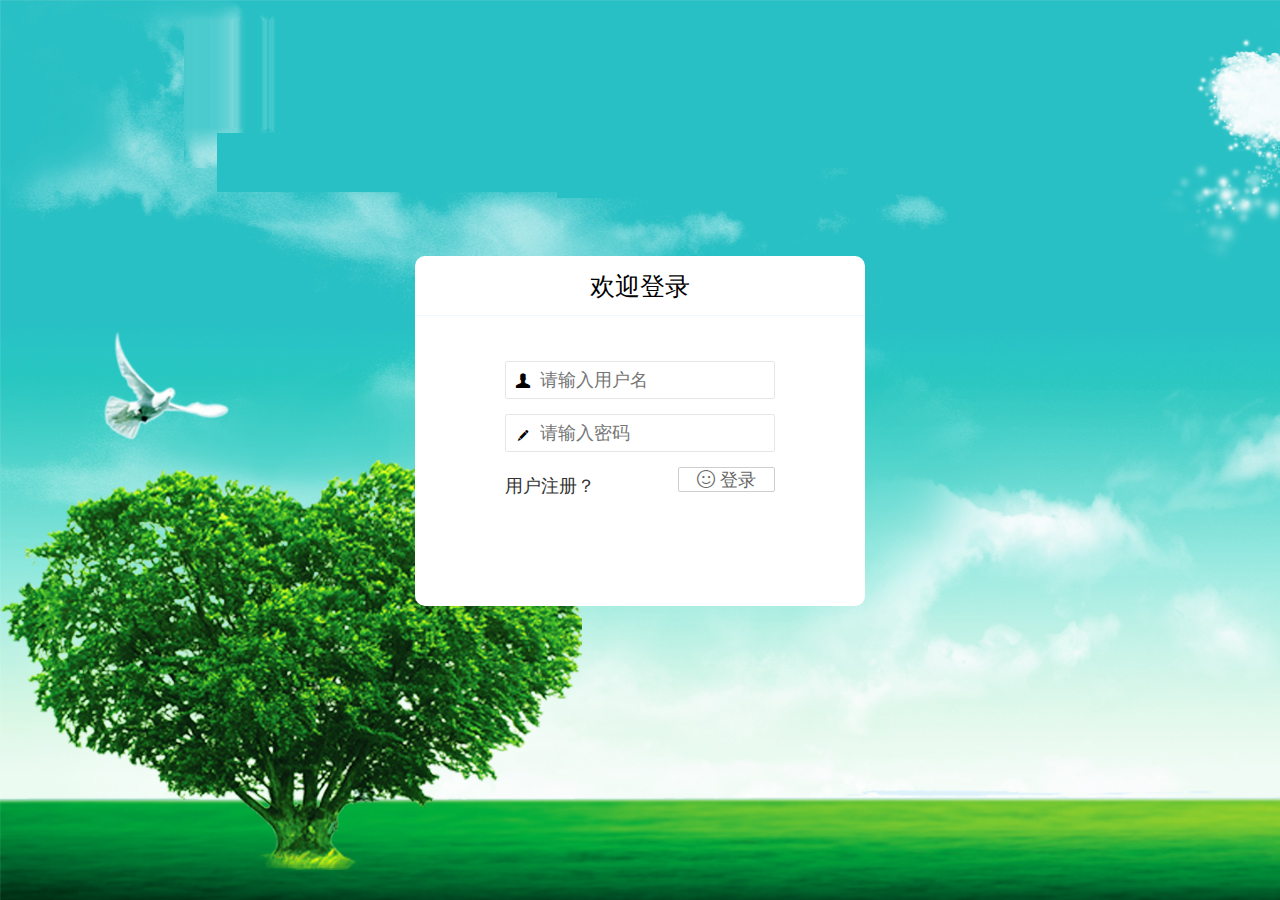
==== commit ac800bd4: "javaWeb作业（图书借阅管理系统），管理员和·1普通用户的权限过滤以及增删查改操作" ====
--- a/WebContent/index.html
+++ b/WebContent/index.html
@@ -1,68 +1,80 @@
-<!DOCTYPE html>
-<html>
-<head>
-<title>登录页面</title>
-<meta name="viewport" content="width=device-width, initial-scale=1">
-<meta http-equiv="Content-Type" content="text/html; charset=utf-8" />
-<meta name="keywords" content="Bubble Login Form template Responsive, Login form web template,Flat Pricing tables,Flat Drop downs  Sign up Web Templates, Flat Web Templates, Login sign up Responsive web template, SmartPhone Compatible web template, free WebDesigns for Nokia, Samsung, LG, SonyEricsson, Motorola web design" />
-<script type="application/x-javascript"> addEventListener("load", function() { setTimeout(hideURLbar, 0); }, false); function hideURLbar(){ window.scrollTo(0,1); } </script>
-<!-- Custom Theme files -->
-<link href="css/style.css" rel="stylesheet" type="text/css" media="all" />
-<!-- //Custom Theme files -->
-<!-- js -->
-<script src="js/jquery-2.2.3.min.js"></script>
-<!-- //js --> 
-<!-- web font -->  
-<link href="http://fonts.googleapis.com/css?family=Playfair+Display:400,400i,700,700i,900,900i" rel="stylesheet">
-<link href="http://fonts.googleapis.com/css?family=Roboto+Condensed:300,300i,400,400i,700,700i" rel="stylesheet">
-<!-- //web font --> 
-
-<script>
- 	function check(){
- 		if(form.rname.value == ""){
- 			alert("用户名不能为空...");  
- 			form.rname.focus();
- 			return false;
- 		}
- 		
- 		if(form.password.value == ""){
- 			alert("密码不能为空...");  
- 			form.password.focus();
- 			return false;
- 		}
- 		var regm1 = /^[a-zA-Z_]+[a-zA-Z0-9]+$/;
- 		if(!form.password.value.match(regm1)){
- 			alert("密码格式错误，请以字母或者下划线开头...");
- 			form.password.focus();
- 			return false;
- 		}
- 	}
-</script>
-
-</head>
-<body class="video" data-vide-bg="video/bubble">
-	<!-- main -->
-	<div class="main">
-		<h1>Reader Login Page</h1>
-		<div class="main-w3lsrow">
-			<!-- login form -->
-			<div class="login-form login-form-left"> 
-				<div class="agile-row">
-					<h2>Reader Login</h2> 
-					<div class="login-agileits-top"> 	
-						<form name="form" action="loginServlet" autocomplete="on" method="post"> 
-							<p>用户名 </p>
-							<input type="text" id="rname" name="rname" required=""/>
-							<p>密  码</p>
-							<input type="password" id="password" name="password" required=""/>  
-							<input type="submit" value="Login" onClick="return check();"> 
-						</form> 	
-					</div> 
-				</div>  
-			</div>  
-		</div>	
-	</div>	
-	<!-- //main --> 
-	<script src="js/jquery.vide.min.js"></script> 
-</body>
+<!DOCTYPE html>
+<html>
+	<head>
+		<meta charset="utf-8">
+		<meta http-equiv="X-UA-Compatible" content="IE=edge">
+		<meta name="viewport" content="width=device-width, initial-scale=1, maximum-scale=1, user-scalable=no">
+    
+		<title>图书借阅系统登录</title>
+		<link rel="stylesheet" href="lib/layui/css/layui.css" media="all" />
+		<link rel="stylesheet" href="css/login.css" />
+	<script>
+	function check() {
+		if (form.rname.value == "") {
+			alert("用户名不能为空...");
+			form.rname.focus();
+			return false;
+		}
+
+		if (form.password.value == "") {
+			alert("密码不能为空...");
+			form.password.focus();
+			return false;
+		}
+		var regm1 = /^[a-zA-Z_]+[a-zA-Z0-9]+$/;
+		if (!form.password.value.match(regm1)) {
+			alert("密码格式错误，请以字母或者下划线开头...");
+			form.password.focus();
+			return false;
+		}
+	}
+</script>
+	</head>
+
+	<body class="beg-login-bg" background="images/bg.jpg">
+		<div class="beg-login-box">
+			<header>
+				<h1>欢迎登录</h1>
+			</header>
+			<div class="beg-login-main">
+				<form name="form" action="loginServlet" class="layui-form" method="post">             
+                <!---->
+                <div class="layui-form-item">
+						<label class="beg-login-icon">
+                        <i class="layui-icon">&#xe612;</i>
+                    </label>
+					</div>
+                <!---->
+                
+					
+					
+					<div class="layui-form-item">
+						<label class="beg-login-icon">
+                        <i class="layui-icon">&#xe612;</i>
+                    </label>
+						<input type="text" id="rname" name="rname" lay-verify="rname" autocomplete="off" placeholder="请输入用户名" class="layui-input">
+					</div>
+					<div class="layui-form-item">
+						<label class="beg-login-icon">
+                        <i class="layui-icon">&#xe642;</i>
+                    </label>
+						<input type="password" id="password" name="password" lay-verify="password" autocomplete="off" placeholder="请输入密码" class="layui-input">
+					</div>
+					<div class="layui-form-item">
+						<div class="beg-pull-left beg-login-remember">
+							<a href="register.html">用户注册？</a>
+						</div>
+						<div class="beg-pull-right">
+							<button onClick="return check();" class="layui-btn layui-btn-primary" lay-submit lay-filter="login">
+                            <i class="layui-icon">&#xe650;</i> 登录
+                        </button>
+						</div>
+						<div class="beg-clear"></div>
+					</div>
+				</form>
+			</div>
+            
+		</div>
+	</body>
+
 </html>--- a/WebContent/lib/layui/css/layui.css
+++ b/WebContent/lib/layui/css/layui.css
@@ -0,0 +1,53 @@
+/** layui-v1.0.7 LGPL License By http://www.layui.com */
+ .layui-btn,.layui-inline,img{vertical-align:middle}.layui-btn,.layui-unselect{-webkit-user-select:none;-ms-user-select:none;-moz-user-select:none}.layui-laypage a,a{text-decoration:none}.layui-btn,.layui-tree li i,.layui-unselect{-moz-user-select:none}.layui-form-select dl,.layui-nav-child{min-width:100%;box-shadow:0 2px 4px rgba(0,0,0,.12)}blockquote,body,button,dd,div,dl,dt,form,h1,h2,h3,h4,h5,h6,input,li,ol,p,pre,td,textarea,th,ul{
+	margin: 0;
+	padding: 0;
+	-webkit-tap-highlight-color: rgba(0,0,0,0);
+	font-size: 18px;
+}a:active,a:hover{outline:0}img{display:inline-block;border:none}li{list-style:none}table{border-collapse:collapse;border-spacing:0}h1,h2,h3{font-size:14px;font-weight:400}h4,h5,h6{font-size:100%;font-weight:400}button,input,optgroup,option,select,textarea{font-family:inherit;font-size:inherit;font-style:inherit;font-weight:inherit;outline:0}pre{white-space:pre-wrap;white-space:-moz-pre-wrap;white-space:-pre-wrap;white-space:-o-pre-wrap;word-wrap:break-word}::-webkit-scrollbar{width:10px;height:10px}::-webkit-scrollbar-button:vertical{display:none}::-webkit-scrollbar-corner,::-webkit-scrollbar-track{background-color:#e2e2e2}::-webkit-scrollbar-thumb{border-radius:0;background-color:rgba(0,0,0,.3)}::-webkit-scrollbar-thumb:vertical:hover{background-color:rgba(0,0,0,.35)}::-webkit-scrollbar-thumb:vertical:active{background-color:rgba(0,0,0,.38)}@font-face{font-family:layui-icon;src:url(../font/iconfont.eot);src:url(../font/iconfont.eot?#iefix) format('embedded-opentype'),url(../font/iconfont.woff) format('woff'),url(../font/iconfont.ttf) format('truetype'),url(../font/iconfont.svg#iconfont) format('svg')}.layui-icon{font-family:layui-icon!important;font-size:16px;font-style:normal;-webkit-font-smoothing:antialiased;-moz-osx-font-smoothing:grayscale}body{line-height:24px;font:14px Helvetica Neue,Helvetica,PingFang SC,\5FAE\8F6F\96C5\9ED1,Tahoma,Arial,sans-serif}.layui-flow-more a cite,.layui-laypage em,.layui-tree li a cite,a cite{font-style:normal}hr{height:1px;margin:10px 0;border:0;background-color:#e2e2e2;clear:both}a{color:#333}a:hover{color:#777}a cite{*cursor:pointer}.layui-box,.layui-box *{-webkit-box-sizing:content-box!important;-moz-box-sizing:content-box!important;box-sizing:content-box!important}.layui-border-box,.layui-border-box *{-webkit-box-sizing:border-box!important;-moz-box-sizing:border-box!important;box-sizing:border-box!important}.layui-clear{clear:both;*zoom:1}.layui-clear:after{content:'\20';clear:both;*zoom:1;display:block;height:0}.layui-inline{position:relative;display:inline-block;*display:inline;*zoom:1}.layui-edge{position:absolute;width:0;height:0;border-style:dashed;border-color:transparent;overflow:hidden}.layui-elip{text-overflow:ellipsis;overflow:hidden;white-space:nowrap}.layui-disabled,.layui-disabled:hover{color:#d2d2d2!important;cursor:not-allowed!important}.layui-circle{border-radius:100%}.layui-show{display:block!important}.layui-hide{display:none!important}.layui-main{position:relative;width:1140px;margin:0 auto}.layui-header{position:relative;z-index:1000;height:65px}.layui-header a:hover{transition:all .5s;-webkit-transition:all .5s}.layui-side{position:fixed;top:0;bottom:0;z-index:999;width:200px;overflow-x:hidden}.layui-side-scroll{
+	width: 220px;
+	height: 100%;
+	overflow-x: hidden
+}.layui-body{position:absolute;left:200px;right:0;top:0;bottom:0;z-index:998;width:auto;overflow:hidden;overflow-y:auto;-webkit-box-sizing:border-box;-moz-box-sizing:border-box;box-sizing:border-box}.layui-layout-admin .layui-header{border-bottom:5px solid #1AA094}.layui-layout-admin .layui-side{top:70px;width:200px;overflow-x:hidden}.layui-layout-admin .layui-body{top:70px;bottom:44px}.layui-layout-admin .layui-main{
+	width: auto;
+	margin: 0 15px;
+	height: 94px;
+}.layui-layout-admin .layui-footer{position:fixed;left:200px;right:0;bottom:0;height:44px;background-color:#eee}.layui-btn,.layui-input,.layui-select,.layui-textarea,.layui-upload-button{outline:0;-webkit-transition:border-color .3s cubic-bezier(.65,.05,.35,.5);transition:border-color .3s cubic-bezier(.65,.05,.35,.5);-webkit-box-sizing:border-box!important;-moz-box-sizing:border-box!important;box-sizing:border-box!important}.layui-elem-quote{margin-bottom:10px;padding:15px;line-height:22px;border-left:5px solid #009688;border-radius:0 2px 2px 0;background-color:#f2f2f2}.layui-quote-nm{border-color:#e2e2e2;border-style:solid;border-width:1px 1px 1px 5px;background:0 0}.layui-elem-field{margin-bottom:10px;padding:0;border:1px solid #e2e2e2}.layui-elem-field legend{margin-left:20px;padding:0 10px;font-size:20px;font-weight:300}.layui-field-title{margin:10px 0 20px;border:none;border-top:1px solid #e2e2e2}.layui-field-box{padding:10px 15px}.layui-field-title .layui-field-box{padding:10px 0}.layui-bg-black{background-color:#393D49;color:#c2c2c2}.layui-bg-black a{color:#c2c2c2}.layui-bg-black a:hover{color:#fff}.layui-bg-gray{background-color:#eee;color:#333}.layui-bg-green{background-color:#009688;color:#D7EEE8}.layui-bg-blue{background-color:#1E9FFF;color:#D7EEE8}.layui-word-aux{font-size:12px;color:#999;padding:0 5px}.layui-btn{display:inline-block;height:25px;line-height:25px;padding:0 18px;background-color:#009688;color:#fff;white-space:nowrap;text-align:center;border:none;border-radius:2px;cursor:pointer;opacity:.9;filter:alpha(opacity=90)}.layui-btn:hover{opacity:.8;filter:alpha(opacity=80);color:#fff}.layui-btn:active{opacity:1;filter:alpha(opacity=100)}.layui-btn+.layui-btn{margin-left:10px}.layui-btn-radius{border-radius:100px}.layui-btn .layui-icon{font-size:18px;vertical-align:bottom}.layui-btn-primary{border:1px solid #C9C9C9;background-color:#fff;color:#555}.layui-btn-primary:hover{border-color:#009688;color:#333}.layui-btn-normal{background-color:#1E9FFF}.layui-btn-warm{background-color:#F7B824}.layui-btn-danger{background-color:#FF5722}.layui-btn-disabled,.layui-btn-disabled:active,.layui-btn-disabled:hover{border:1px solid #e6e6e6;background-color:#FBFBFB;color:#C9C9C9;cursor:not-allowed;opacity:1}.layui-btn-big{height:44px;line-height:44px;padding:0 25px;font-size:16px}.layui-btn-small{height:30px;line-height:30px;padding:0 10px;font-size:12px}.layui-btn-small i{font-size:16px!important}.layui-btn-mini{height:22px;line-height:22px;padding:0 5px;font-size:12px}.layui-btn-mini i{font-size:14px!important}.layui-input,.layui-select,.layui-textarea{height:38px;line-height:38px;line-height:36px\9;border:1px solid #e6e6e6;background-color:#fff;border-radius:2px}.layui-form-label,.layui-form-mid,.layui-textarea{line-height:20px;position:relative}.layui-input,.layui-textarea{display:block;width:100%;padding-left:10px}.layui-input:hover,.layui-textarea:hover{border-color:#D2D2D2!important}.layui-input:focus,.layui-textarea:focus{border-color:#C9C9C9!important}.layui-textarea{min-height:100px;height:auto;padding:6px 10px;resize:vertical}.layui-select{padding:0 10px}.layui-form input[type=checkbox],.layui-form input[type=radio],.layui-form select{display:none}.layui-form-item{margin-bottom:15px;clear:both;*zoom:1}.layui-form-item:after{content:'\20';clear:both;*zoom:1;display:block;height:0}.layui-form-label{float:left;display:block;padding:9px 15px;width:80px;font-weight:400;text-align:right}.layui-form-item .layui-inline{margin-bottom:5px;margin-right:10px}.layui-input-block,.layui-input-inline{position:relative}.layui-input-block{margin-left:110px;min-height:36px}.layui-input-inline{display:inline-block;vertical-align:middle}.layui-form-item .layui-input-inline{
+	float: left;
+	width: 400px;
+	margin-right: 10px;
+}.layui-form-text .layui-input-inline{width:auto}.layui-form-mid{float:left;display:block;padding:8px 0;margin-right:10px}.layui-form-danger+.layui-form-select .layui-input,.layui-form-danger:focus{border:1px solid #FF5722!important}.layui-form-select{position:relative}.layui-form-select .layui-input{padding-right:30px;cursor:pointer}.layui-form-select .layui-edge{position:absolute;right:10px;top:50%;margin-top:-3px;cursor:pointer;border-width:6px;border-top-color:#c2c2c2;border-top-style:solid;transition:all .3s;-webkit-transition:all .3s}.layui-form-checkbox,.layui-form-switch{-webkit-transition:.1s linear;cursor:pointer}.layui-form-select dl{display:none;position:absolute;left:0;top:42px;padding:5px 0;z-index:999;border:1px solid #d2d2d2;max-height:300px;overflow-y:auto;background-color:#fff;border-radius:2px;box-sizing:border-box}.layui-form-select dl dd,.layui-form-select dl dt{padding:0 10px;line-height:36px;white-space:nowrap;overflow:hidden;text-overflow:ellipsis}.layui-form-select dl dt{font-size:12px;color:#999}.layui-form-select dl dd{cursor:pointer}.layui-form-select dl dd:hover{background-color:#f2f2f2}.layui-form-select .layui-select-group dd{padding-left:20px}.layui-form-select dl dd.layui-this{background-color:#5FB878;color:#fff}.layui-form-checkbox,.layui-form-select dl dd.layui-disabled{background-color:#fff}.layui-form-selected dl{display:block}.layui-form-checkbox,.layui-form-checkbox *,.layui-form-radio,.layui-form-radio *,.layui-form-switch{display:inline-block;vertical-align:middle}.layui-form-selected .layui-edge{margin-top:-9px;-webkit-transform:rotate(180deg);transform:rotate(180deg);margin-top:-3px\9}:root .layui-form-selected .layui-edge{margin-top:-9px\0/IE9}.layui-select-disabled .layui-disabled{border-color:#eee!important}.layui-select-disabled .layui-edge{border-top-color:#d2d2d2}.layui-form-checkbox{position:relative;height:30px;line-height:28px;margin:4px 10px 0 0;padding-right:30px;border:1px solid #d2d2d2;font-size:0;border-radius:2px;transition:.1s linear;box-sizing:border-box!important}.layui-form-checkbox:hover{border:1px solid #c2c2c2}.layui-form-checkbox span{padding:0 10px;font-size:14px;background-color:#d2d2d2;color:#fff;overflow:hidden;white-space:nowrap;text-overflow:ellipsis}.layui-form-checkbox:hover span{background-color:#c2c2c2}.layui-form-checkbox i{position:absolute;right:0;width:37px;color:#fff;font-size:20px}.layui-form-checkbox:hover i{color:#c2c2c2}.layui-form-checked,.layui-form-checked:hover{border:1px solid #5FB878}.layui-form-checked span,.layui-form-checked:hover span{background-color:#5FB878}.layui-form-checked i,.layui-form-checked:hover i{color:#5FB878}.layui-form-switch{position:relative;height:22px;line-height:22px;width:40px;padding:0 5px;margin-top:8px;border:1px solid #d2d2d2;border-radius:20px;background-color:#fff;transition:.1s linear}.layui-form-switch i{position:absolute;left:5px;top:3px;width:16px;height:16px;border-radius:20px;background-color:#d2d2d2;-webkit-transition:.1s linear;transition:.1s linear}.layui-form-onswitch{border-color:#5FB878;background-color:#5FB878}.layui-form-onswitch:before{content:'ON';color:#fff}.layui-form-onswitch i{left:30px;background-color:#fff}.layui-checkbox-disbaled{border-color:#e2e2e2!important}.layui-checkbox-disbaled span{background-color:#e2e2e2!important}.layui-checkbox-disbaled:hover i{color:#fff!important}.layui-form-radio{line-height:28px;margin:6px 10px 0 0;padding-right:10px;cursor:pointer;font-size:0}.layui-form-radio i{margin-right:8px;font-size:22px;color:#c2c2c2}.layui-form-radio span{font-size:14px}.layui-form-radio i:hover,.layui-form-radioed i{color:#5FB878}.layui-radio-disbaled i{color:#e2e2e2!important}.layui-form-pane .layui-form-label{width:80px;padding:8px 15px;line-height:20px;border:1px solid #e6e6e6;border-radius:2px 0 0 2px;text-align:center;background-color:#FBFBFB;overflow:hidden;white-space:nowrap;text-overflow:ellipsis}.layui-form-pane .layui-input-inline{margin-left:-1px}.layui-form-pane .layui-input-block{margin-left:112px;left:-1px}.layui-form-pane .layui-input{border-radius:0 2px 2px 0}.layui-form-pane .layui-form-text .layui-form-label{float:none;width:100%;border-right:1px solid #e6e6e6;border-radius:2px;box-sizing:border-box!important;text-align:left}.layui-laypage button,.layui-laypage input,.layui-nav{-webkit-box-sizing:border-box!important;-moz-box-sizing:border-box!important}.layui-form-pane .layui-form-text .layui-input-inline{display:block;margin:0;top:-1px;clear:both}.layui-form-pane .layui-form-text .layui-input-block{margin:0;left:0;top:-1px}.layui-form-pane .layui-form-text .layui-textarea{min-height:100px;border-radius:0 0 2px 2px}.layui-form-pane .layui-input:hover,.layui-form-pane .layui-textarea:hover{border-color:#e6e6e6!important}.layui-form-pane .layui-input:focus,.layui-form-pane .layui-textarea:focus{border-color:#e6e6e6!important}.layui-form-pane .layui-form-checkbox{margin:0 0 10px 10px}.layui-form-pane .layui-form-radio,.layui-form-pane .layui-form-switch{margin-left:10px}.layui-layedit{border:1px solid #d2d2d2;border-radius:2px}.layui-layedit-tool{padding:3px 5px;border-bottom:1px solid #e2e2e2;font-size:0}.layedit-tool-fixed{position:fixed;top:0;border-top:1px solid #e2e2e2}.layui-layedit-tool .layedit-tool-mid,.layui-layedit-tool .layui-icon{display:inline-block;vertical-align:middle;text-align:center;font-size:14px}.layui-layedit-tool .layui-icon{position:relative;width:32px;height:30px;line-height:30px;margin:3px 5px;color:#777;cursor:pointer;border-radius:2px}.layui-layedit-tool .layui-icon:hover{color:#393D49}.layui-layedit-tool .layui-icon:active{color:#000}.layui-layedit-tool .layedit-tool-active{background-color:#e2e2e2;color:#000}.layui-layedit-tool .layui-disabled,.layui-layedit-tool .layui-disabled:hover{color:#d2d2d2;cursor:not-allowed}.layui-layedit-tool .layedit-tool-mid{width:1px;height:18px;margin:0 10px;background-color:#d2d2d2}.layedit-tool-html{width:50px!important;font-size:30px!important}.layedit-tool-b,.layedit-tool-code,.layedit-tool-help{font-size:16px!important}.layedit-tool-d,.layedit-tool-face,.layedit-tool-image,.layedit-tool-unlink{font-size:18px!important}.layedit-tool-image input{position:absolute;font-size:0;left:0;top:0;width:100%;height:100%;opacity:.01;filter:Alpha(opacity=1);cursor:pointer}.layui-layedit-iframe iframe{display:block;width:100%}#LAY_layedit_code{overflow:hidden}.layui-table{
+	width: 100%;
+	margin: 10px 0;
+	background-color: #D6EAF6;
+}.layui-table tr{transition:all .3s;-webkit-transition:all .3s}.layui-table thead tr{background-color:#f2f2f2}.layui-table th{
+	text-align: left;
+	background-color: #30a9f1;
+}.layui-table td,.layui-table th{padding:9px 15px;min-height:20px;line-height:20px;border:1px solid #94bdd9;font-size:14px}.layui-table tr:hover,.layui-table[lay-even] tr:nth-child(even){background-color:#f8f8f8}.layui-table[lay-skin=line],.layui-table[lay-skin=row]{border:1px solid #e2e2e2}.layui-table[lay-skin=line] td,.layui-table[lay-skin=line] th{border:none;border-bottom:1px solid #e2e2e2}.layui-table[lay-skin=row] td,.layui-table[lay-skin=row] th{border:none;border-right:1px solid #e2e2e2}.layui-table[lay-skin=nob] td,.layui-table[lay-skin=nob] th{border:none}.layui-upload-button{position:relative;display:inline-block;vertical-align:middle;min-width:60px;height:38px;line-height:38px;border:1px solid #DFDFDF;border-radius:2px;overflow:hidden;background-color:#fff;color:#666}.layui-upload-button:hover{border:1px solid #aaa;color:#333}.layui-upload-button:active{border:1px solid #4CAF50;color:#000}.layui-upload-button input,.layui-upload-file{opacity:.01;filter:Alpha(opacity=1);cursor:pointer}.layui-upload-button input{position:absolute;left:0;top:0;z-index:10;font-size:100px;width:100%;height:100%}.layui-upload-icon{display:block;margin:0 15px;text-align:center}.layui-upload-icon i{margin-right:5px;vertical-align:top;font-size:20px;color:#5FB878}.layui-upload-iframe{position:absolute;width:0;height:0;border:0;visibility:hidden}.layui-upload-enter{border:1px solid #009E94;background-color:#009E94;color:#fff;-webkit-transform:scale(1.1);transform:scale(1.1)}.layui-upload-enter .layui-upload-icon,.layui-upload-enter .layui-upload-icon i{color:#fff}.layui-flow-more{margin:10px 0;text-align:center;color:#999;font-size:14px}.layui-flow-more a{height:32px;line-height:32px}.layui-flow-more a *{display:inline-block;vertical-align:top}.layui-flow-more a cite{padding:0 20px;border-radius:3px;background-color:#eee;color:#333}.layui-flow-more a cite:hover{opacity:.8}.layui-flow-more a i{font-size:30px;color:#737383}.layui-laypage{display:inline-block;*display:inline;*zoom:1;vertical-align:middle;margin:10px 0;font-size:0}.layui-laypage>:first-child,.layui-laypage>:first-child em{border-radius:2px 0 0 2px}.layui-laypage>:last-child,.layui-laypage>:last-child em{border-radius:0 2px 2px 0}.layui-laypage a,.layui-laypage span{display:inline-block;*display:inline;*zoom:1;vertical-align:middle;padding:0 15px;border:1px solid #e2e2e2;height:28px;line-height:28px;margin:0 -1px 5px 0;background-color:#fff;color:#333;font-size:12px}.layui-laypage span{color:#999;font-weight:700}.layui-laypage .layui-laypage-curr{position:relative}.layui-laypage .layui-laypage-curr em{position:relative;color:#fff;font-weight:400}.layui-laypage .layui-laypage-curr .layui-laypage-em{position:absolute;left:-1px;top:-1px;padding:1px;width:100%;height:100%;background-color:#009688}.layui-laypage-em{border-radius:2px}.layui-laypage-next em,.layui-laypage-prev em{font-family:Sim sun;font-size:16px}.layui-laypage .layui-laypage-total{height:30px;line-height:30px;margin-left:1px;border:none;font-weight:400}.layui-laypage button,.layui-laypage input{height:30px;line-height:30px;border:1px solid #e2e2e2;border-radius:2px;vertical-align:top;background-color:#fff;box-sizing:border-box!important}.layui-laypage input{width:50px;margin:0 5px;text-align:center}.layui-laypage button{margin-left:5px;padding:0 15px;cursor:pointer}.layui-code{position:relative;margin:10px 0;padding:15px;line-height:20px;border:1px solid #ddd;border-left-width:6px;background-color:#F2F2F2;color:#333;font-family:Courier New;font-size:12px}.layui-tree{line-height:26px}.layui-tree li{text-overflow:ellipsis;overflow:hidden;white-space:nowrap}.layui-tree li .layui-tree-spread,.layui-tree li a{display:inline-block;vertical-align:top;height:26px;*display:inline;*zoom:1;cursor:pointer}.layui-tree li a{font-size:0}.layui-tree li a i{font-size:16px}.layui-tree li a cite{padding:0 6px;font-size:14px}.layui-tree li i{padding-left:6px;color:#333}.layui-tree li .layui-tree-check{font-size:13px}.layui-tree li .layui-tree-check:hover{color:#009E94}.layui-tree li ul{display:none;margin-left:20px}.layui-tree li .layui-tree-enter{line-height:24px;border:1px dotted #000}.layui-tree-drag{display:none;position:absolute;left:-666px;top:-666px;background-color:#f2f2f2;padding:5px 10px;border:1px dotted #000;white-space:nowrap}.layui-nav .layui-nav-item,.layui-tab-title li{display:inline-block;*zoom:1;vertical-align:middle}.layui-tree-drag i{padding-right:5px}.layui-nav{position:relative;padding:0 20px;background-color:#393D49;color:#c2c2c2;border-radius:2px;font-size:0;box-sizing:border-box!important}.layui-nav *{font-size:14px}.layui-nav .layui-nav-item{position:relative;*display:inline;line-height:60px}.layui-nav .layui-nav-item a{display:block;padding:0 20px;color:#c2c2c2;transition:all .3s;-webkit-transition:all .3s}.layui-nav .layui-this:after,.layui-nav-bar,.layui-nav-tree .layui-nav-itemed:after{position:absolute;left:0;top:0;width:0;height:5px;background-color:#5FB878;transition:all .2s;-webkit-transition:all .2s}.layui-nav-bar{z-index:1000}.layui-nav .layui-nav-item a:hover,.layui-nav .layui-this a{
+	color: #000
+}.layui-nav .layui-this:after{content:'';top:auto;bottom:0;width:100%}.layui-nav .layui-nav-more{content:'';width:0;height:0;border-style:solid dashed dashed;border-color:#c2c2c2 transparent transparent;overflow:hidden;cursor:pointer;transition:all .2s;-webkit-transition:all .2s;position:absolute;top:28px;right:3px;border-width:6px}.layui-nav .layui-nav-mored,.layui-nav-itemed .layui-nav-more{top:22px;border-style:dashed dashed solid;border-color:transparent transparent #c2c2c2}.layui-nav-child{
+	display: none;
+	position: absolute;
+	left: 0;
+	top: 60px;
+	line-height: 40px;
+	padding: 5px 0;
+	border: 1px solid #d2d2d2;
+	background-color: #fff;
+	z-index: 100;
+	border-radius: 2px;
+	white-space: nowrap;
+}.layui-nav .layui-nav-child a{color:#333}.layui-nav .layui-nav-child a:hover{background-color:#f2f2f2;color:#333}.layui-nav-child dd{position:relative}.layui-nav-child dd.layui-this{background-color:#5FB878;color:#fff}.layui-nav-child dd.layui-this a{color:#fff}.layui-nav-child dd.layui-this:after{display:none}.layui-nav-tree{width:200px;padding:0}.layui-nav-tree .layui-nav-item{display:block;width:100%;line-height:45px}.layui-nav-tree .layui-nav-item a{height:45px;text-overflow:ellipsis;overflow:hidden;white-space:nowrap}.layui-nav-tree .layui-nav-item a:hover{background-color:#4E5465}.layui-nav-tree .layui-nav-child dd.layui-this,.layui-nav-tree .layui-this,.layui-nav-tree .layui-this>a,.layui-nav-tree .layui-this>a:hover{background-color:#009688;color:#fff}.layui-nav-tree .layui-this:after{display:none}.layui-nav-itemed>a,.layui-nav-tree .layui-nav-title a,.layui-nav-tree .layui-nav-title a:hover{background-color:#2B2E37!important;color:#fff!important}.layui-nav-tree .layui-nav-bar{width:5px;height:0;background-color:#009688}.layui-nav-tree .layui-nav-child{position:relative;z-index:0;top:0;border:none;box-shadow:none}.layui-nav-tree .layui-nav-child a{height:40px;line-height:40px;color:#c2c2c2}.layui-nav-tree .layui-nav-child,.layui-nav-tree .layui-nav-child a:hover{
+	background: 0 0;
+	color: #fff;
+	font-family: "Helvetica Neue", Helvetica, "PingFang SC", \5FAE\8F6F\96C5\9ED1, Tahoma, Arial, sans-serif;
+}.layui-nav-tree .layui-nav-more{top:20px;right:10px}.layui-nav-itemed .layui-nav-more{top:14px}.layui-nav-itemed .layui-nav-child{display:block;padding:0}.layui-nav-side{position:fixed;top:0;bottom:0;left:0;overflow-x:hidden;z-index:999}.layui-breadcrumb{visibility:hidden;font-size:0}.layui-breadcrumb a{padding-right:8px;line-height:22px;font-size:14px;color:#333!important}.layui-breadcrumb a:hover{color:#01AAED!important}.layui-breadcrumb a cite,.layui-breadcrumb a span{color:#666;cursor:text;font-style:normal}.layui-breadcrumb a span{padding-left:8px;font-family:Sim sun}.layui-tab{margin:10px 0;overflow:hidden;text-align:left!important}.layui-fixbar li,.layui-tab-bar,.layui-tab-title li,.layui-util-face ul li{cursor:pointer;text-align:center}.layui-tab-title{
+	position: relative;
+	widows:100px;
+	height: 50px;
+	white-space: nowrap;
+	font-size: 0;
+	border-bottom: 1px solid #e2e2e2;
+	transition: all .2s;
+	-webkit-transition: all .2s;
+}.layui-tab-title li{*display:inline;font-size:14px;transition:all .3s;-webkit-transition:all .3s;position:relative;line-height:40px;min-width:65px;padding:0 10px}.layui-tab-title .layui-this{color:#000}.layui-tab-title .layui-this:after{position:absolute;left:0;top:0;content:'';width:100%;height:41px;border:1px solid #e2e2e2;border-bottom-color:#fff;border-radius:2px 2px 0 0;-webkit-box-sizing:border-box!important;-moz-box-sizing:border-box!important;box-sizing:border-box!important;pointer-events:none}.layui-tab-bar{position:absolute;right:0;top:0;width:30px;height:39px;line-height:39px;border:1px solid #e2e2e2;border-radius:2px;background-color:#fff}.layui-tab-bar .layui-icon{position:relative;display:inline-block;top:3px;transition:all .3s;-webkit-transition:all .3s}.layui-tab-item,.layui-util-face .layui-layer-TipsG{display:none}.layui-tab-more{padding-right:30px;height:auto;white-space:normal}.layui-tab-more li.layui-this:after{border-bottom-color:#e2e2e2;border-radius:2px}.layui-tab-more .layui-tab-bar .layui-icon{top:-2px;top:3px\9;-webkit-transform:rotate(180deg);transform:rotate(180deg)}:root .layui-tab-more .layui-tab-bar .layui-icon{top:-2px\0/IE9}.layui-tab-content{padding:10px}.layui-tab-title li .layui-tab-close{position:relative;margin-left:8px;top:1px;color:#c2c2c2}.layui-tab-title li .layui-tab-close:hover{border-radius:10px;background-color:#FF5722;color:#fff}.layui-tab-brief>.layui-tab-title .layui-this{color:#009688}.layui-tab-brief>.layui-tab-more li.layui-this:after,.layui-tab-brief>.layui-tab-title .layui-this:after{border:none;border-radius:0;border-bottom:3px solid #5FB878}.layui-tab-card{border:1px solid #e2e2e2;border-radius:2px;box-shadow:0 2px 5px 0 rgba(0,0,0,.1)}.layui-tab-card>.layui-tab-title{background-color:#f2f2f2}.layui-tab-card>.layui-tab-title li{margin-right:-1px;margin-left:-1px}.layui-tab-card>.layui-tab-title .layui-this{background-color:#fff}.layui-tab-card>.layui-tab-title .layui-this:after{border-top:none;border-width:1px;border-bottom-color:#fff}.layui-tab-card>.layui-tab-title .layui-tab-bar{height:40px;line-height:40px;border-radius:0;border-top:none;border-right:none}.layui-tab-card>.layui-tab-more .layui-this{background:0 0;color:#5FB878}.layui-tab-card>.layui-tab-more .layui-this:after{border:none}.layui-fixbar{position:fixed;right:15px;bottom:15px;z-index:9999}.layui-fixbar li{width:50px;height:50px;line-height:50px;margin-bottom:1px;font-size:30px;background-color:#9F9F9F;color:#fff;border-radius:2px;opacity:.95}.layui-fixbar li:hover{opacity:.85}.layui-fixbar li:active{opacity:1}.layui-fixbar .layui-fixbar-top{display:none;font-size:40px}body .layui-util-face{border:none;background:0 0}body .layui-util-face .layui-layer-content{padding:0;background-color:#fff;color:#666;box-shadow:none}.layui-util-face ul{position:relative;width:372px;padding:10px;border:1px solid #D9D9D9;background-color:#fff;box-shadow:0 0 20px rgba(0,0,0,.2)}.layui-util-face ul li{float:left;border:1px solid #e8e8e8;height:22px;width:26px;overflow:hidden;margin:-1px 0 0 -1px;padding:4px 2px}.layui-util-face ul li:hover{position:relative;z-index:2;border:1px solid #eb7350;background:#fff9ec}.layui-anim{-webkit-animation-duration:.3s;animation-duration:.3s;-webkit-animation-fill-mode:both;animation-fill-mode:both}.layui-anim-loop{-webkit-animation-iteration-count:infinite;animation-iteration-count:infinite}@-webkit-keyframes layui-rotate{from{-webkit-transform:rotate(0)}to{-webkit-transform:rotate(360deg)}}@keyframes layui-rotate{from{transform:rotate(0)}to{transform:rotate(360deg)}}.layui-anim-rotate{-webkit-animation-name:layui-rotate;animation-name:layui-rotate;-webkit-animation-duration:1s;animation-duration:1s;-webkit-animation-timing-function:linear;animation-timing-function:linear}@-webkit-keyframes layui-up{from{-webkit-transform:translate3d(0,100%,0);opacity:.3}to{-webkit-transform:translate3d(0,0,0);opacity:1}}@keyframes layui-up{from{transform:translate3d(0,100%,0);opacity:.3}to{transform:translate3d(0,0,0);opacity:1}}.layui-anim-up{-webkit-animation-name:layui-up;animation-name:layui-up}@-webkit-keyframes layui-upbit{from{-webkit-transform:translate3d(0,30px,0);opacity:.3}to{-webkit-transform:translate3d(0,0,0);opacity:1}}@keyframes layui-upbit{from{transform:translate3d(0,30px,0);opacity:.3}to{transform:translate3d(0,0,0);opacity:1}}.layui-anim-upbit{-webkit-animation-name:layui-upbit;animation-name:layui-upbit}@-webkit-keyframes layui-scale{0%{opacity:.3;-webkit-transform:scale(.5)}100%{opacity:1;-webkit-transform:scale(1)}}@keyframes layui-scale{0%{opacity:.3;-ms-transform:scale(.5);transform:scale(.5)}100%{opacity:1;-ms-transform:scale(1);transform:scale(1)}}.layui-anim-scale{-webkit-animation-name:layui-scale;animation-name:layui-scale}@-webkit-keyframes layui-scale-spring{0%{opacity:.5;-webkit-transform:scale(.5)}80%{opacity:.8;-webkit-transform:scale(1.1)}100%{opacity:1;-webkit-transform:scale(1)}}@keyframes layui-scale-spring{0%{opacity:.5;-ms-transform:scale(.5);transform:scale(.5)}80%{opacity:.8;-ms-transform:scale(1.1);transform:scale(1.1)}100%{opacity:1;-ms-transform:scale(1);transform:scale(1)}}.layui-anim-scaleSpring{-webkit-animation-name:layui-scale-spring;animation-name:layui-scale-spring}@media screen and (max-width:450px){.layui-form-item .layui-form-label{text-overflow:ellipsis;overflow:hidden;white-space:nowrap}.layui-form-item .layui-inline{display:block;margin-right:0;margin-bottom:20px;clear:both}.layui-form-item .layui-inline:after{content:'\20';clear:both;display:block;height:0}.layui-form-item .layui-input-inline{display:block;float:none;left:-1px;width:auto;margin:0 0 10px 112px}.layui-form-item .layui-input-inline+.layui-form-mid{margin-left:110px;top:-5px;padding:0}.layui-form-item .layui-form-checkbox{margin-right:5px;margin-bottom:5px}}
--- a/WebContent/css/login.css
+++ b/WebContent/css/login.css
@@ -0,0 +1,87 @@
+.beg-login-box {
+	width: 450px;
+	height: 350px;
+	margin: 20% auto;
+	background-color: rgba(255, 255, 255, 255);
+	border-radius: 10px;
+}
+
+.beg-login-box header {
+	height: 39px;
+	padding: 10px;
+	border-bottom: 1px solid aliceblue;
+}
+
+.beg-login-box header h1 {
+	text-align: center;
+	font-size: 25px;
+	line-height: 40px;
+}
+
+.beg-login-box .beg-login-main {
+	height: 185px;
+	padding: 30px 90px 0;
+}
+
+.beg-login-main .layui-form-item {
+	position: relative;
+}
+
+.beg-login-main .layui-form-item .beg-login-icon {
+	position: absolute;
+	color: #000000;
+	top: 10px;
+	left: 10px;
+}
+
+.beg-login-main .layui-form-item input {
+	padding-left: 34px;
+}
+
+.beg-login-box footer {
+	height: 35px;
+	padding: 20px 20px 0 20px;
+}
+
+.beg-login-box footer p {
+	line-height: 40px;
+	text-align: center;
+	font-size: 25px;
+}
+
+.beg-pull-left {
+	float: left !important;
+}
+
+.beg-pull-right {
+	float: right !important;
+}
+
+.beg-clear {
+	clear: both;
+}
+
+.beg-login-remember {
+	line-height: 38px;
+}
+
+.beg-login-remember .layui-form-switch {
+	margin-top: 0px;
+}
+
+.beg-login-code-box {
+	position: relative;
+	padding: 10px;
+}
+
+.beg-login-code-box input {
+	position: absolute;
+	width: 100px;
+}
+
+.beg-login-code-box img {
+	cursor: pointer;
+	position: absolute;
+	left: 115px;
+	height: 38px;
+}
